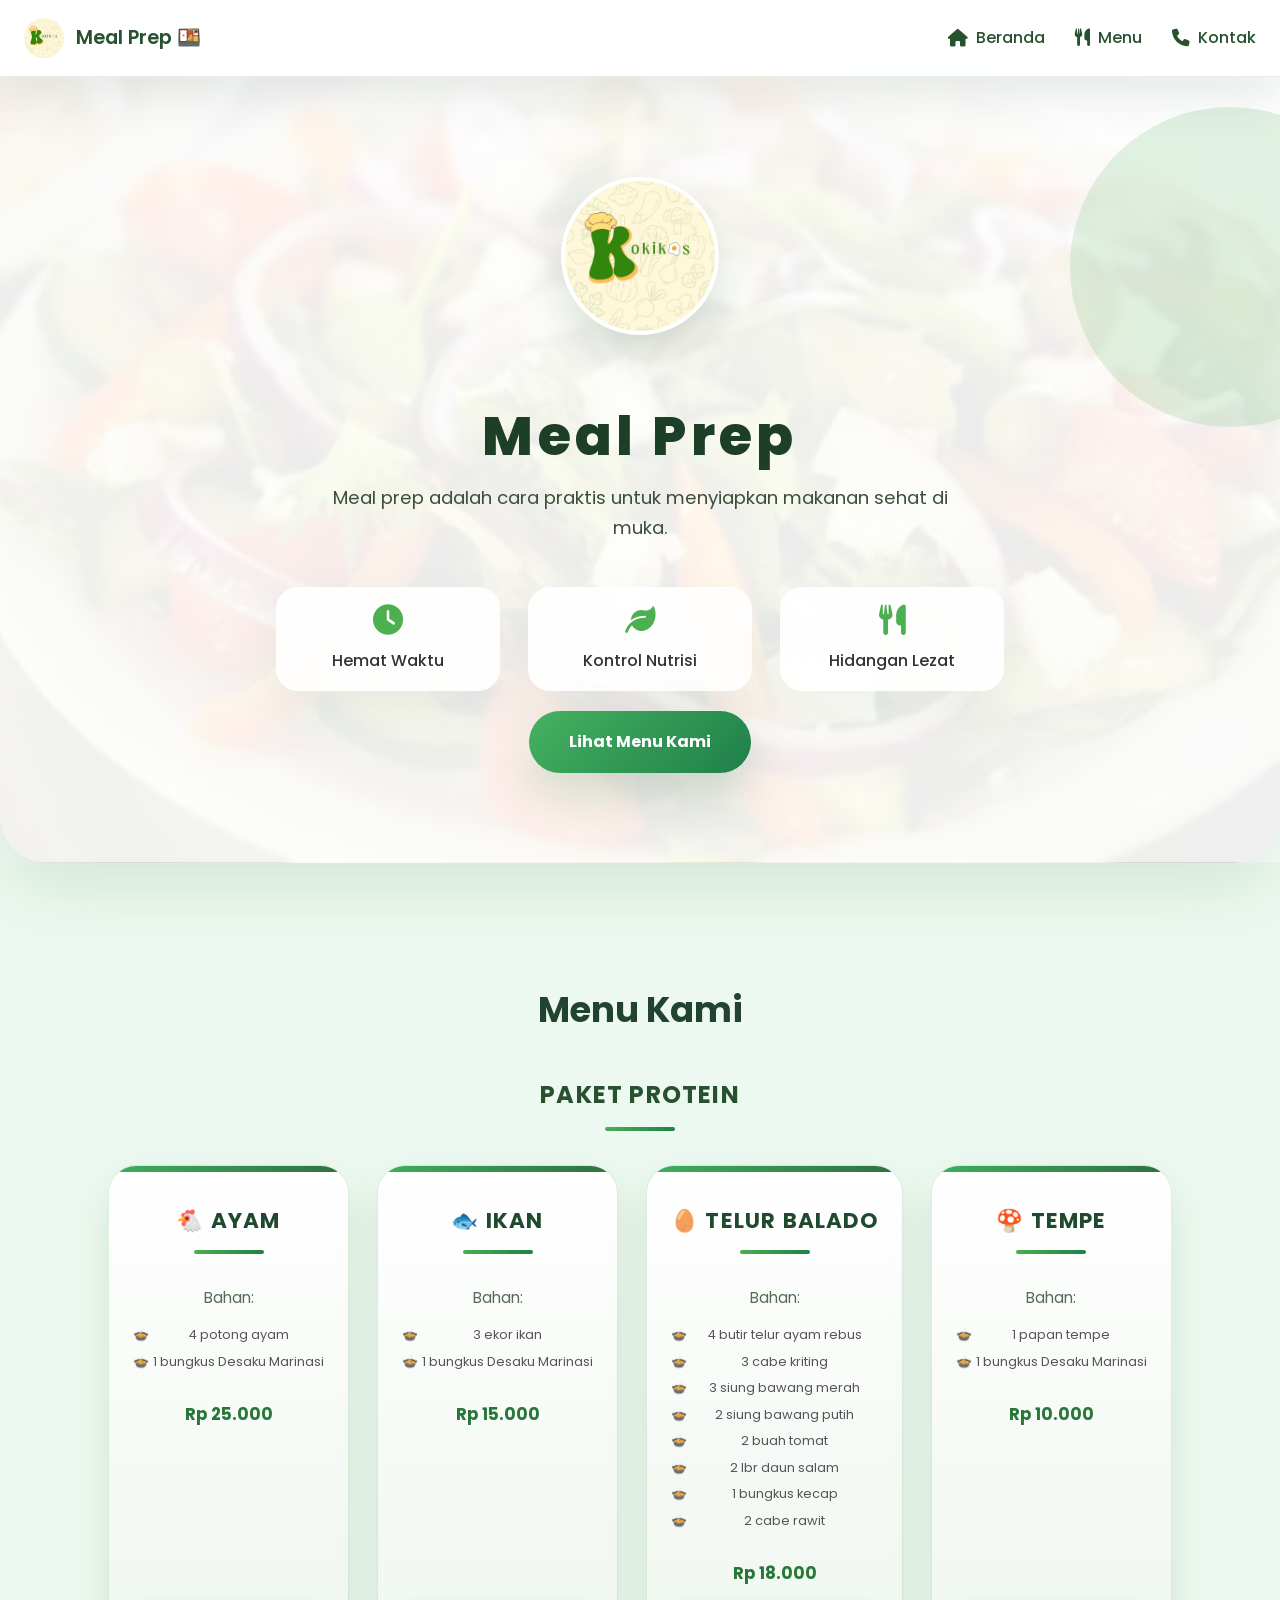
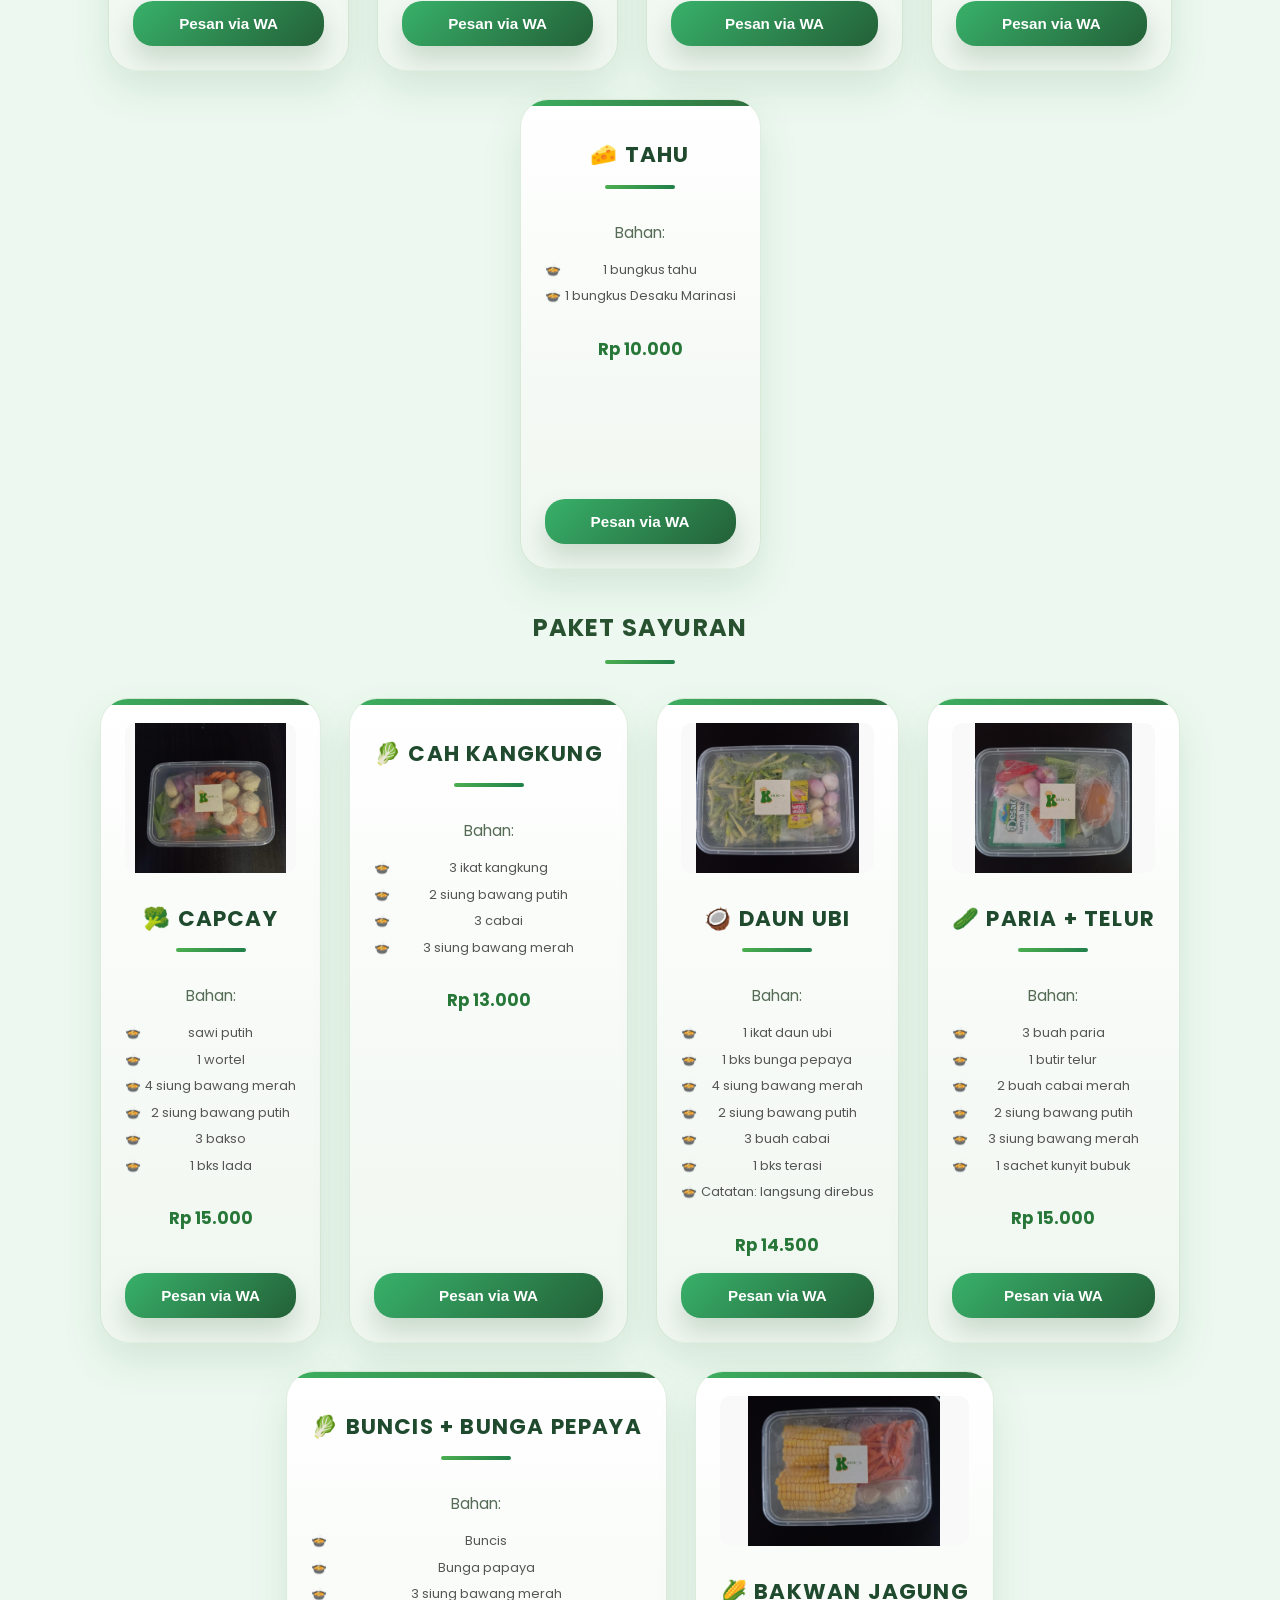
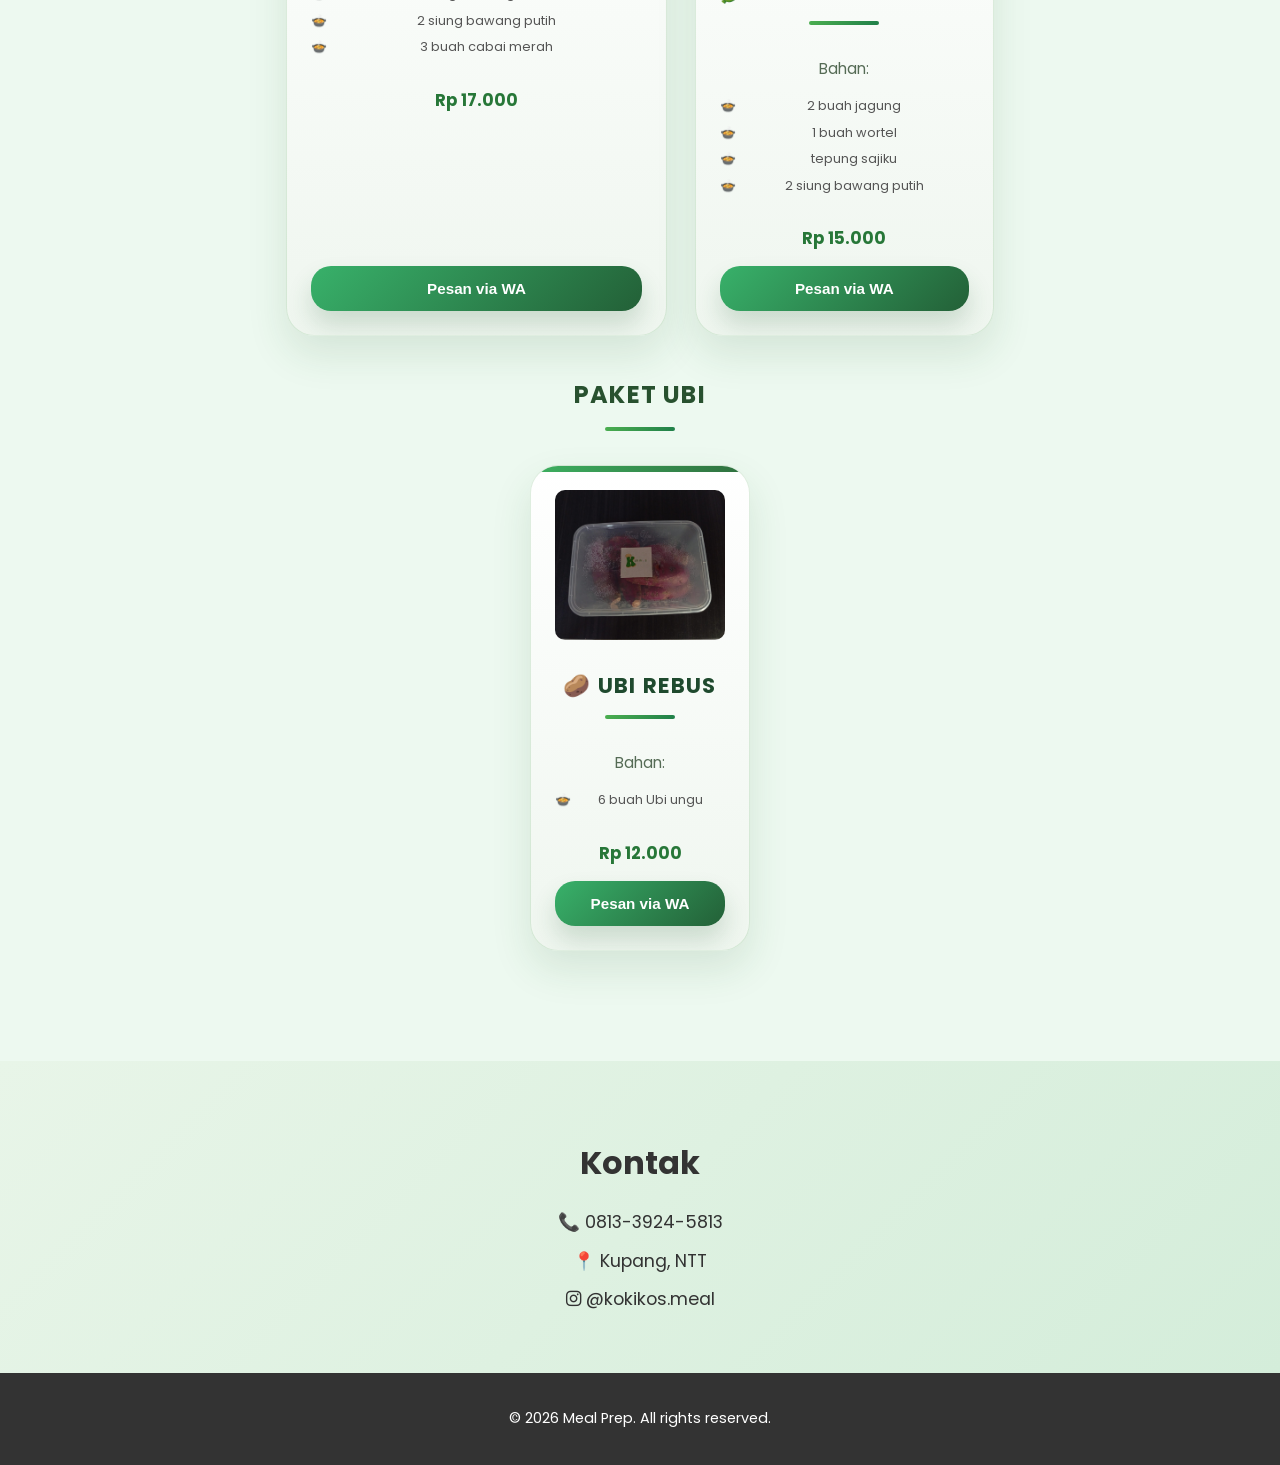
==== index.html @ 536870d3 "Code fixes and improvements" ====
<!DOCTYPE html>
<html lang="id">
<head>
    <meta charset="UTF-8">
    <meta name="viewport" content="width=device-width, initial-scale=1.0">
    <meta name="description" content="Meal Prep menyediakan layanan paket makanan sehat siap saji dengan bahan segar dan nutrisi seimbang. Pesan sekarang!">
    <meta name="keywords" content="meal prep, makanan sehat, katering, diet sehat, Kupang">
    <meta property="og:title" content="Meal Prep - Makanan Sehat Siap Saji">
    <meta property="og:description" content="Layanan meal prep dengan menu variatif dan pengiriman cepat di Kupang, NTT">
    <meta name="theme-color" content="#4CAF50">
    <title>Meal Prep 🍱 - Makanan Sehat Siap Saji</title>
    <link rel="stylesheet" href="style.css">
    <link href="https://fonts.googleapis.com/css2?family=Poppins:wght@300;400;600&display=swap" rel="stylesheet">
    <link rel="stylesheet" href="https://cdnjs.cloudflare.com/ajax/libs/font-awesome/6.0.0/css/all.min.css">
</head>
<body>

    <!-- NAVBAR -->
    <nav>
        <div class="nav-logo">
            <img src="images/logo.jpeg" alt="Logo" class="nav-logo-img">
            <h2>Meal Prep 🍱</h2>
        </div>
        <div class="hamburger" id="hamburger">
            <span></span>
            <span></span>
            <span></span>
        </div>
        <ul class="nav-menu" id="nav-menu">
            <li><a href="#"><i class="fas fa-home"></i> Beranda</a></li>
            <li><a href="#menu"><i class="fas fa-utensils"></i> Menu</a></li>
            <li><a href="#kontak"><i class="fas fa-phone"></i> Kontak</a></li>
        </ul>
    </nav>

    <!-- HERO -->
    <section class="hero">
        <img src="images/logo.jpeg" alt="Meal Prep Logo" class="logo">
        <h1>Meal Prep</h1>
        <p>Meal prep adalah cara praktis untuk menyiapkan makanan sehat di muka.</p>
        <div class="features">
            <div class="feature">
                <i class="fas fa-clock"></i>
                <span>Hemat Waktu</span>
            </div>
            <div class="feature">
                <i class="fas fa-leaf"></i>
                <span>Kontrol Nutrisi</span>
            </div>
            <div class="feature">
                <i class="fas fa-utensils"></i>
                <span>Hidangan Lezat</span>
            </div>
        </div>
        <a href="#menu" class="cta-button">Lihat Menu Kami</a>
    </section>

    <!-- MENU -->
    <section class="menu" id="menu">
        <h2>Menu Kami</h2>

        <div class="container" id="menu-container">

        </div>
    </section>

    <!-- KONTAK -->
    <section class="kontak" id="kontak">
        <h2>Kontak</h2>
        <p>📞 0813-3924-5813</p>
        <p>📍 Kupang, NTT</p>
        <p><i class="fab fa-instagram"></i> @kokikos.meal</p>
    </section>

    <!-- FOOTER -->
    <footer>
        <p>© 2026 Meal Prep. All rights reserved.</p>
    </footer>

    <!-- BACK TO TOP BUTTON -->
    <button id="backToTop" class="back-to-top">
        <i class="fas fa-chevron-up"></i>
    </button>

    <script src="script.js"></script>
</body>
</html>
---- style.css ----
html {
    scroll-behavior: smooth;
}

body {
    margin: 0;
    font-family: 'Poppins', sans-serif;
    line-height: 1.6;
    color: #23322f;
    background: radial-gradient(circle at top left, rgba(72, 158, 76, 0.12), transparent 24%),
                radial-gradient(circle at bottom right, rgba(40, 111, 58, 0.10), transparent 28%),
                linear-gradient(180deg, #f5fbf6 0%, #ffffff 100%);
    min-height: 100vh;
}

/* NAVBAR */
nav {
    position: sticky;
    top: 0;
    z-index: 100;
    display: flex;
    justify-content: space-between;
    align-items: center;
    background: rgba(255, 255, 255, 0.95);
    color: #28512f;
    padding: 18px 24px;
    box-shadow: 0 18px 45px rgba(68, 102, 70, 0.12);
    border-bottom: 1px solid rgba(75, 141, 84, 0.15);
    backdrop-filter: blur(12px);
}

.nav-logo {
    display: flex;
    align-items: center;
    gap: 10px;
}

.nav-logo-img {
    width: 40px;
    height: 40px;
    border-radius: 50%;
}

nav h2 {
    margin: 0;
    font-weight: 600;
}

.hamburger {
    display: none;
    flex-direction: column;
    cursor: pointer;
}

.hamburger span {
    width: 25px;
    height: 3px;
    background-color: white;
    margin: 5px 0;
    border-radius: 3px;
    transition: 0.3s;
}

.hamburger.active span:nth-child(1) {
    transform: rotate(45deg) translate(8px, 8px);
}

.hamburger.active span:nth-child(2) {
    opacity: 0;
}

.hamburger.active span:nth-child(3) {
    transform: rotate(-45deg) translate(7px, -7px);
}

nav ul {
    display: flex;
    list-style: none;
    gap: 30px;
    margin: 0;
}

nav a {
    color: #28512f;
    text-decoration: none;
    font-weight: 500;
    transition: color 0.3s, transform 0.3s;
    display: flex;
    align-items: center;
    gap: 8px;
}

nav a:hover {
    color: #4caf50;
    transform: translateY(-1px);
}

nav .nav-logo h2 {
    font-size: 1.2em;
}

.nav-logo {
    gap: 12px;
}

nav a i {
    font-size: 1.1em;
}

nav a:hover {
    color: #e8f5e8;
}

/* HERO */
.hero {
    position: relative;
    text-align: center;
    padding: 100px 20px 90px;
    background: linear-gradient(180deg, rgba(255,255,255,0.92) 0%, rgba(255,255,255,0.92) 60%), url('images/salad.webp');
    background-size: cover;
    background-position: center;
    color: #1d3f27;
    animation: fadeIn 1.5s ease-in;
    overflow: hidden;
    border-radius: 0 0 48px 48px;
    box-shadow: 0 24px 70px rgba(32, 101, 54, 0.12);
}

.hero::after {
    content: '';
    position: absolute;
    width: 320px;
    height: 320px;
    border-radius: 50%;
    background: rgba(76, 175, 80, 0.16);
    top: 30px;
    right: -110px;
    z-index: 0;
}

@keyframes fadeIn {
    from { opacity: 0; transform: translateY(20px); }
    to { opacity: 1; transform: translateY(0); }
}

.hero .logo {
    width: 150px;
    height: auto;
    margin-bottom: 20px;
    border-radius: 50%;
    border: 4px solid rgba(255,255,255,0.95);
    box-shadow: 0 18px 40px rgba(31, 97, 53, 0.16);
    background: white;
    z-index: 1;
}

.hero h1 {
    font-size: 3.4em;
    margin-bottom: 14px;
    font-weight: 800;
    letter-spacing: 0.08em;
    line-height: 1.05;
    z-index: 1;
}

.hero p {
    font-size: 1.15em;
    margin-bottom: 40px;
    max-width: 640px;
    margin-left: auto;
    margin-right: auto;
    z-index: 1;
    color: #3b4f3a;
}

.features {
    display: flex;
    justify-content: center;
    gap: 28px;
    flex-wrap: wrap;
    margin-top: 45px;
    z-index: 1;
}

.feature {
    text-align: center;
    color: #333;
    background: rgba(255,255,255,0.92);
    padding: 18px 22px;
    border-radius: 22px;
    min-width: 180px;
    box-shadow: 0 20px 50px rgba(37, 109, 70, 0.08);
}

.feature i {
    font-size: 1.9em;
    color: #4CAF50;
    margin-bottom: 12px;
    animation: bounce 2s infinite;
}

@keyframes bounce {
    0%, 20%, 50%, 80%, 100% { transform: translateY(0); }
    40% { transform: translateY(-10px); }
    60% { transform: translateY(-5px); }
}

.feature span {
    display: block;
    font-weight: 500;
}

.cta-button {
    display: inline-block;
    padding: 18px 40px;
    background: linear-gradient(135deg, #45b261, #1f7f49);
    color: white;
    text-decoration: none;
    border-radius: 999px;
    font-weight: 700;
    font-size: 1em;
    transition: transform 0.3s, box-shadow 0.3s, background 0.3s;
    margin-top: 20px;
    box-shadow: 0 20px 48px rgba(44, 109, 61, 0.22);
}

.cta-button:hover {
    transform: translateY(-3px);
    box-shadow: 0 22px 45px rgba(40, 117, 67, 0.25);
    background: linear-gradient(135deg, #3a9d4f, #16603a);
}

.hero button {
    padding: 12px 30px;
    background: linear-gradient(135deg, #43b567, #1f7f49);
    color: white;
    border: none;
    border-radius: 999px;
    cursor: pointer;
    font-size: 1em;
    font-weight: 600;
    transition: transform 0.3s, box-shadow 0.3s, background 0.3s;
    box-shadow: 0 14px 28px rgba(41, 99, 58, 0.16);
}

.hero button:hover {
    transform: translateY(-3px);
    box-shadow: 0 18px 36px rgba(30, 82, 49, 0.22);
    background: linear-gradient(135deg, #3a9d4f, #16603a);
}
/* MENU */
.menu {
    padding: 90px 20px 70px;
    text-align: center;
    background: #edf9f0;
}

.menu h2 {
    font-size: 2.2em;
    margin-bottom: 38px;
    color: #22432f;
}

.container {
    max-width: 1200px;
    margin: 0 auto;
    padding: 0 20px;
}

.menu-category {
    margin-bottom: 40px;
}

.menu-category h3 {
    font-size: 1.5em;
    margin-bottom: 20px;
    color: #28512f;
    text-align: center;
    text-transform: uppercase;
    letter-spacing: 1.2px;
    position: relative;
    padding-bottom: 14px;
}

.menu-category h3::after {
    content: "";
    width: 70px;
    height: 4px;
    background: linear-gradient(135deg, #4caf50, #1f7f49);
    display: block;
    margin: 12px auto 0;
    border-radius: 999px;
}

.category-grid {
    display: flex;
    flex-wrap: wrap;
    justify-content: center;
    gap: 28px;
}

.card {
    background: linear-gradient(180deg, #ffffff 0%, #eff6ef 100%);
    border-radius: 28px;
    box-shadow: 0 18px 40px rgba(29, 88, 44, 0.12);
    padding: 24px;
    transition: transform 0.35s, box-shadow 0.35s;
    overflow: hidden;
    animation: fadeInCard 0.6s ease-out;
    border: 1px solid rgba(109, 179, 114, 0.22);
    display: flex;
    flex-direction: column;
    min-height: 420px;
    position: relative;
}

.card::before {
    content: '';
    position: absolute;
    top: 0;
    left: 0;
    width: 100%;
    height: 6px;
    background: linear-gradient(90deg, #3db060, #2f6f3e);
}

@keyframes fadeInCard {
    from {
        opacity: 0;
        transform: translateY(24px);
    }
    to {
        opacity: 1;
        transform: translateY(0);
    }
}

.card:hover {
    border-color: #3a9d4f;
    transform: translateY(-8px);
    box-shadow: 0 30px 68px rgba(30, 88, 52, 0.17);
}

.card img {
    width: 100%;
    height: 150px;
    object-fit: contain;
    border-radius: 10px;
    margin-bottom: 15px;
    background: #f9f9f9;
}

.card h3 {
    margin: 14px 0 8px;
    font-size: 1.35em;
    color: #1f4a2e;
}

.card p {
    color: #556b55;
    margin: 10px 0 4px;
    font-size: 0.95em;
}

.card span {
    display: block;
    color: #277738;
    font-weight: 700;
    font-size: 1.05em;
    margin: 10px 0 14px;
}

.card button {
    padding: 14px 20px;
    background: linear-gradient(135deg, #38b16a, #236037);
    color: white;
    border: none;
    border-radius: 20px;
    cursor: pointer;
    font-weight: 700;
    font-size: 0.95em;
    transition: transform 0.3s, box-shadow 0.3s, background 0.3s;
    margin-top: auto;
    box-shadow: 0 14px 24px rgba(34, 96, 52, 0.18);
}

.card button:hover {
    transform: translateY(-2px);
    box-shadow: 0 16px 24px rgba(38, 107, 60, 0.2);
}

.card ul {
    list-style: none;
    padding: 0;
    margin: 8px 0 16px;
    column-count: 1;
    column-gap: 0;
}

.card li {
    padding: 3px 0;
    position: relative;
    padding-left: 20px;
    color: #555;
    font-size: 0.8em;
    break-inside: avoid;
}

.card li.hidden-ingredient {
    display: none;
}

.card li:before {
    content: "🍲";
    position: absolute;
    left: 0;
    color: #4CAF50;
}

.toggle-ingredients {
    width: 100%;
    margin: 8px 0 12px;
    padding: 8px 12px;
    border: 1px solid #4CAF50;
    background: transparent;
    color: #4CAF50;
    border-radius: 15px;
    cursor: pointer;
    font-size: 0.9em;
    transition: background 0.3s, color 0.3s;
}

.toggle-ingredients:hover {
    background: #4CAF50;
    color: white;
}

/* KONTAK */
.kontak {
    text-align: center;
    padding: 50px 20px;
    background: linear-gradient(135deg, #e8f5e8, #d4edda);
    color: #333;
}

.kontak h2 {
    font-size: 2em;
    margin-bottom: 20px;
}

.kontak p {
    font-size: 1.1em;
    margin: 10px 0;
}

/* FOOTER */
footer {
    background: #333;
    color: white;
    text-align: center;
    padding: 20px;
    font-size: 0.9em;
}

.footer-img {
    width: 60px;
    height: 60px;
    border-radius: 10px;
    margin-bottom: 10px;
}

/* BACK TO TOP BUTTON */
.back-to-top {
    position: fixed;
    bottom: 24px;
    right: 24px;
    background: linear-gradient(135deg, #43b567, #1f7f49);
    color: white;
    border: none;
    border-radius: 50%;
    width: 52px;
    height: 52px;
    font-size: 1.2em;
    cursor: pointer;
    display: none;
    justify-content: center;
    align-items: center;
    box-shadow: 0 14px 32px rgba(34, 98, 57, 0.2);
    transition: transform 0.3s, opacity 0.3s;
    z-index: 999;
}

.back-to-top.show {
    display: flex;
}

.back-to-top:hover {
    transform: translateY(-3px);
    box-shadow: 0 6px 15px rgba(0,0,0,0.3);
}

/* RESPONSIVE */
@media (max-width: 768px) {
    nav {
        flex-direction: row;
        justify-content: space-between;
    }
    
    .hamburger {
        display: flex;
    }
    
    nav ul.nav-menu {
        position: fixed;
        top: 70px;
        left: 0;
        width: 100%;
        background: linear-gradient(135deg, #4CAF50, #45a049);
        flex-direction: column;
        gap: 0;
        max-height: 0;
        overflow: hidden;
        transition: max-height 0.3s ease-in-out;
    }
    
    nav ul.nav-menu.active {
        max-height: 200px;
    }
    
    nav ul li {
        padding: 15px 20px;
        border-bottom: 1px solid rgba(255,255,255,0.1);
    }    
    
    .features {
        flex-direction: column;
        gap: 20px;
    }
    
    .feature i {
        font-size: 1.5em;
    }
    
    .hero .logo {
        width: 120px;
    }
    
    .container {
        display: grid;
        grid-template-columns: 1fr;
        gap: 22px;
        padding: 0 20px;
    }
    
    .card {
        width: 100%;
        max-width: 100%;
        min-height: auto;
    }
    
    .back-to-top {
        width: 45px;
        height: 45px;
        font-size: 1em;
    }
}
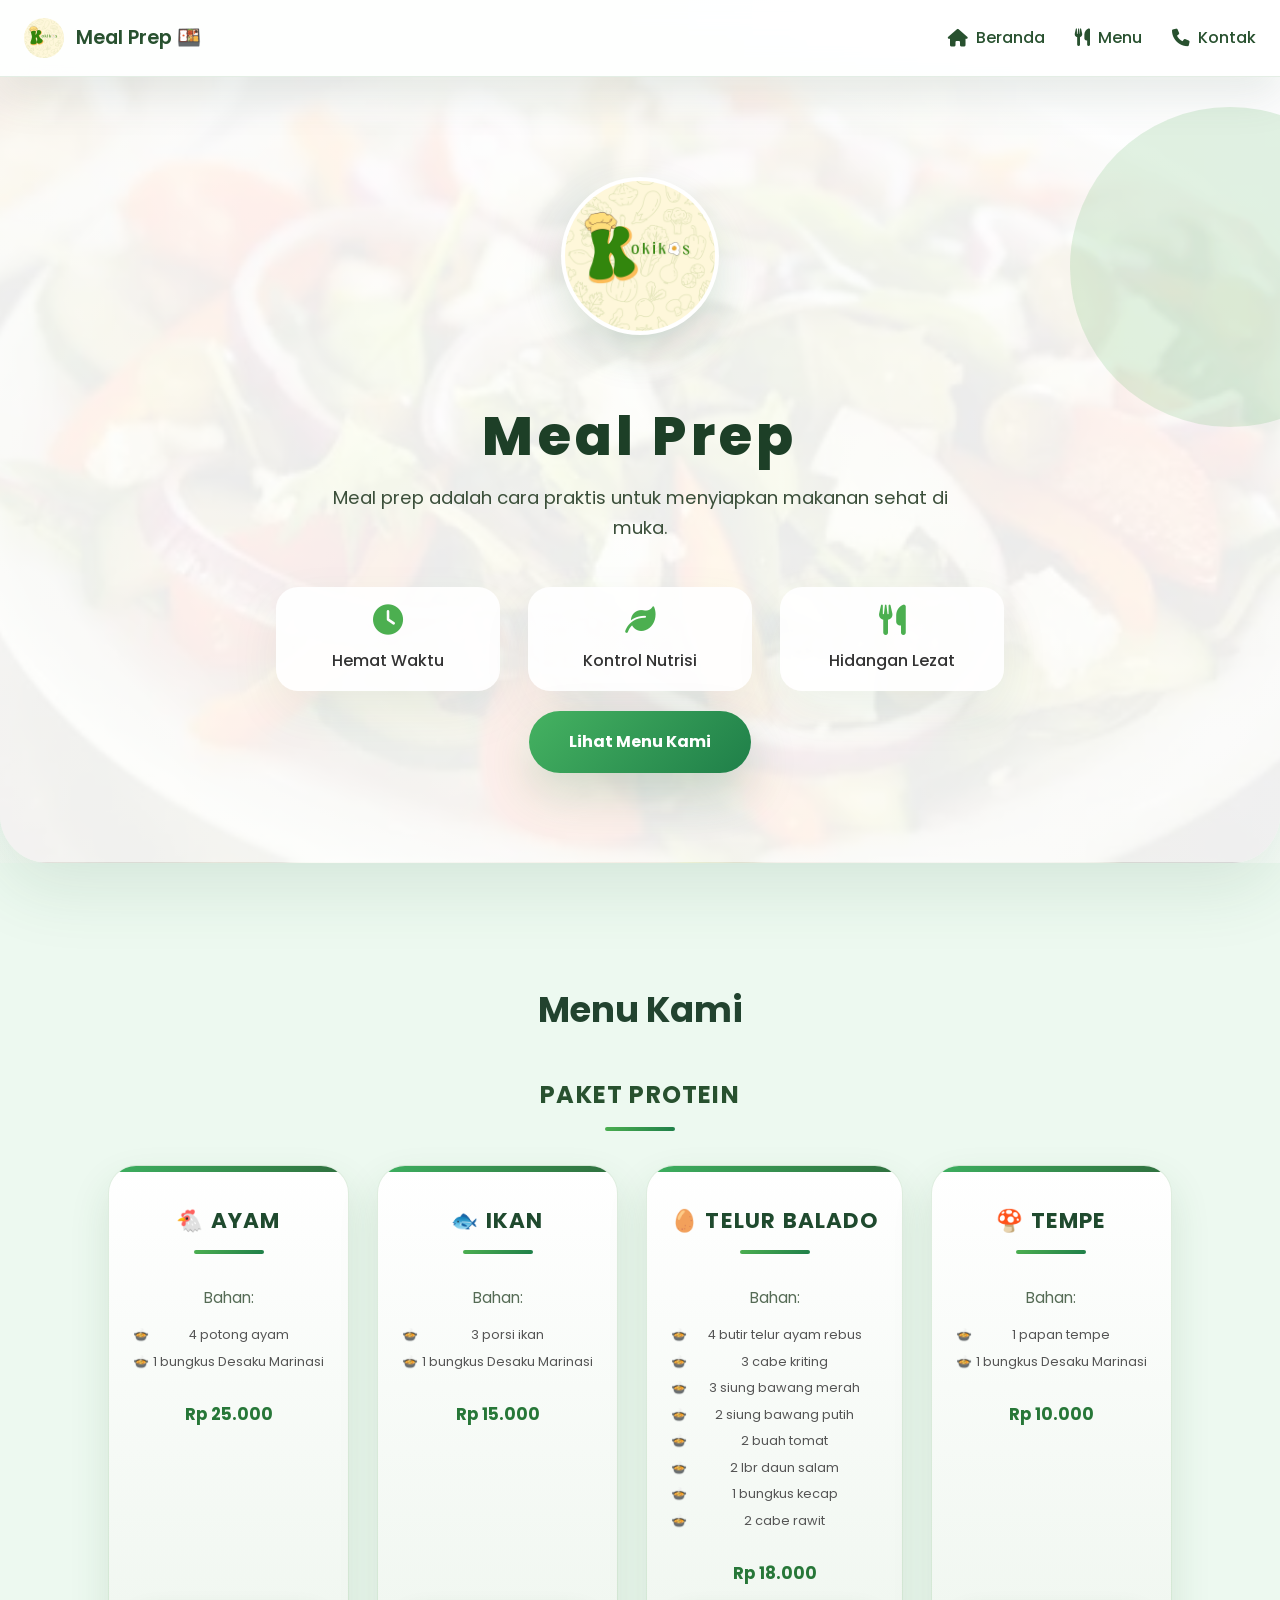
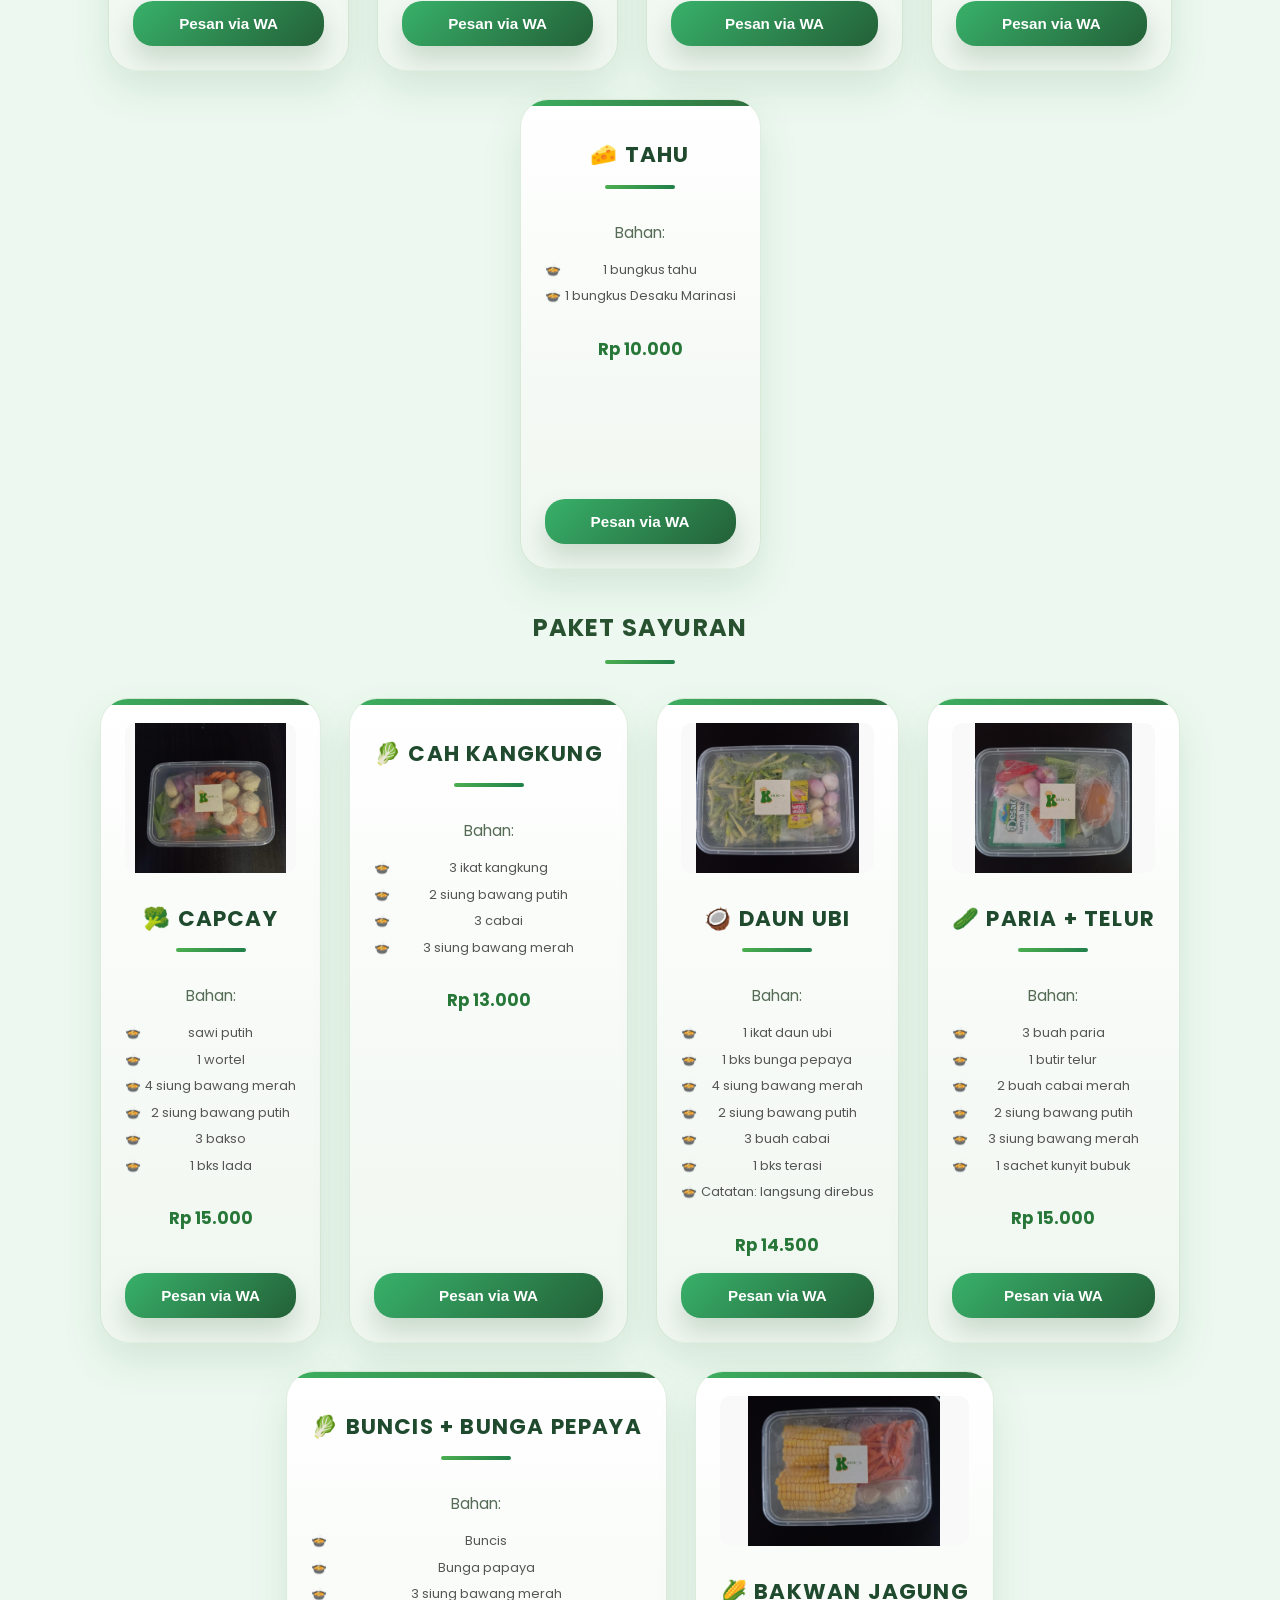
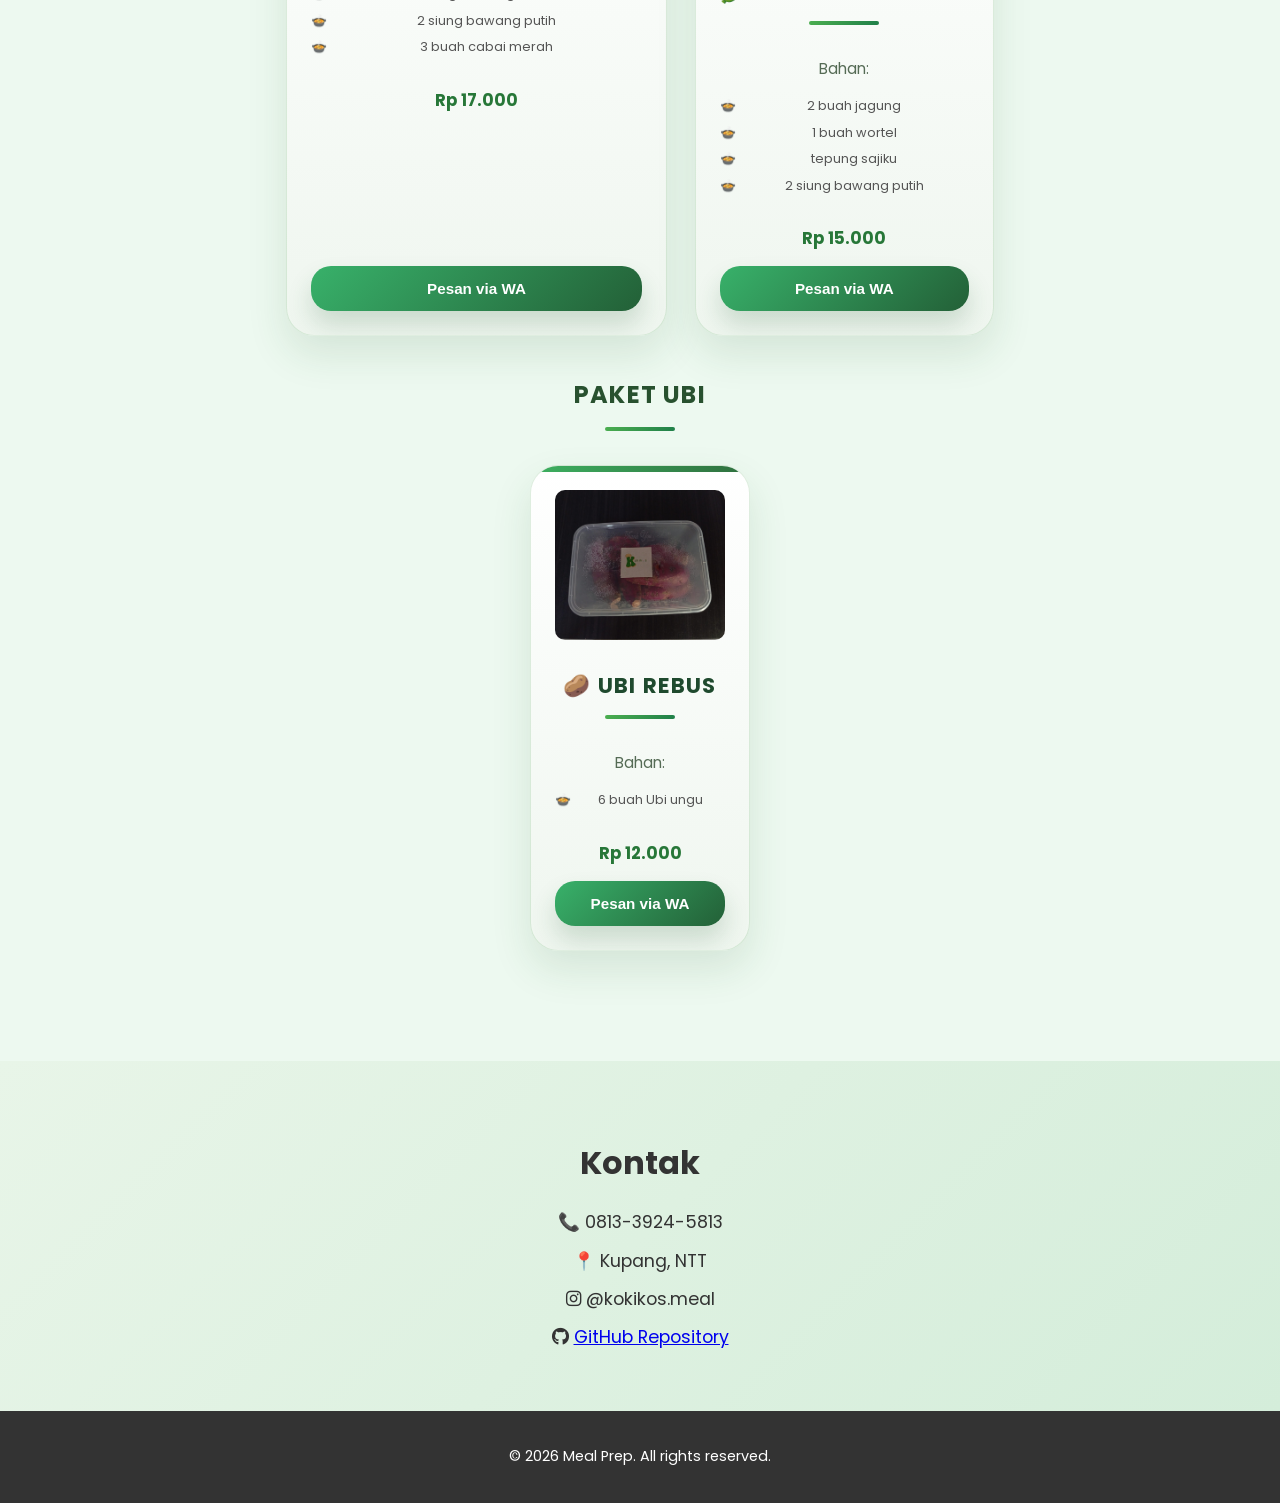
==== commit 511bff21: "Update GitHub repository link to correct URL" ====
--- a/index.html
+++ b/index.html
@@ -70,6 +70,7 @@
         <p>📞 0813-3924-5813</p>
         <p>📍 Kupang, NTT</p>
         <p><i class="fab fa-instagram"></i> @kokikos.meal</p>
+        <p><i class="fab fa-github"></i> <a href="https://github.com/mariaarmy17/meal-prep-website" target="_blank">GitHub Repository</a></p>
     </section>
 
     <!-- FOOTER -->
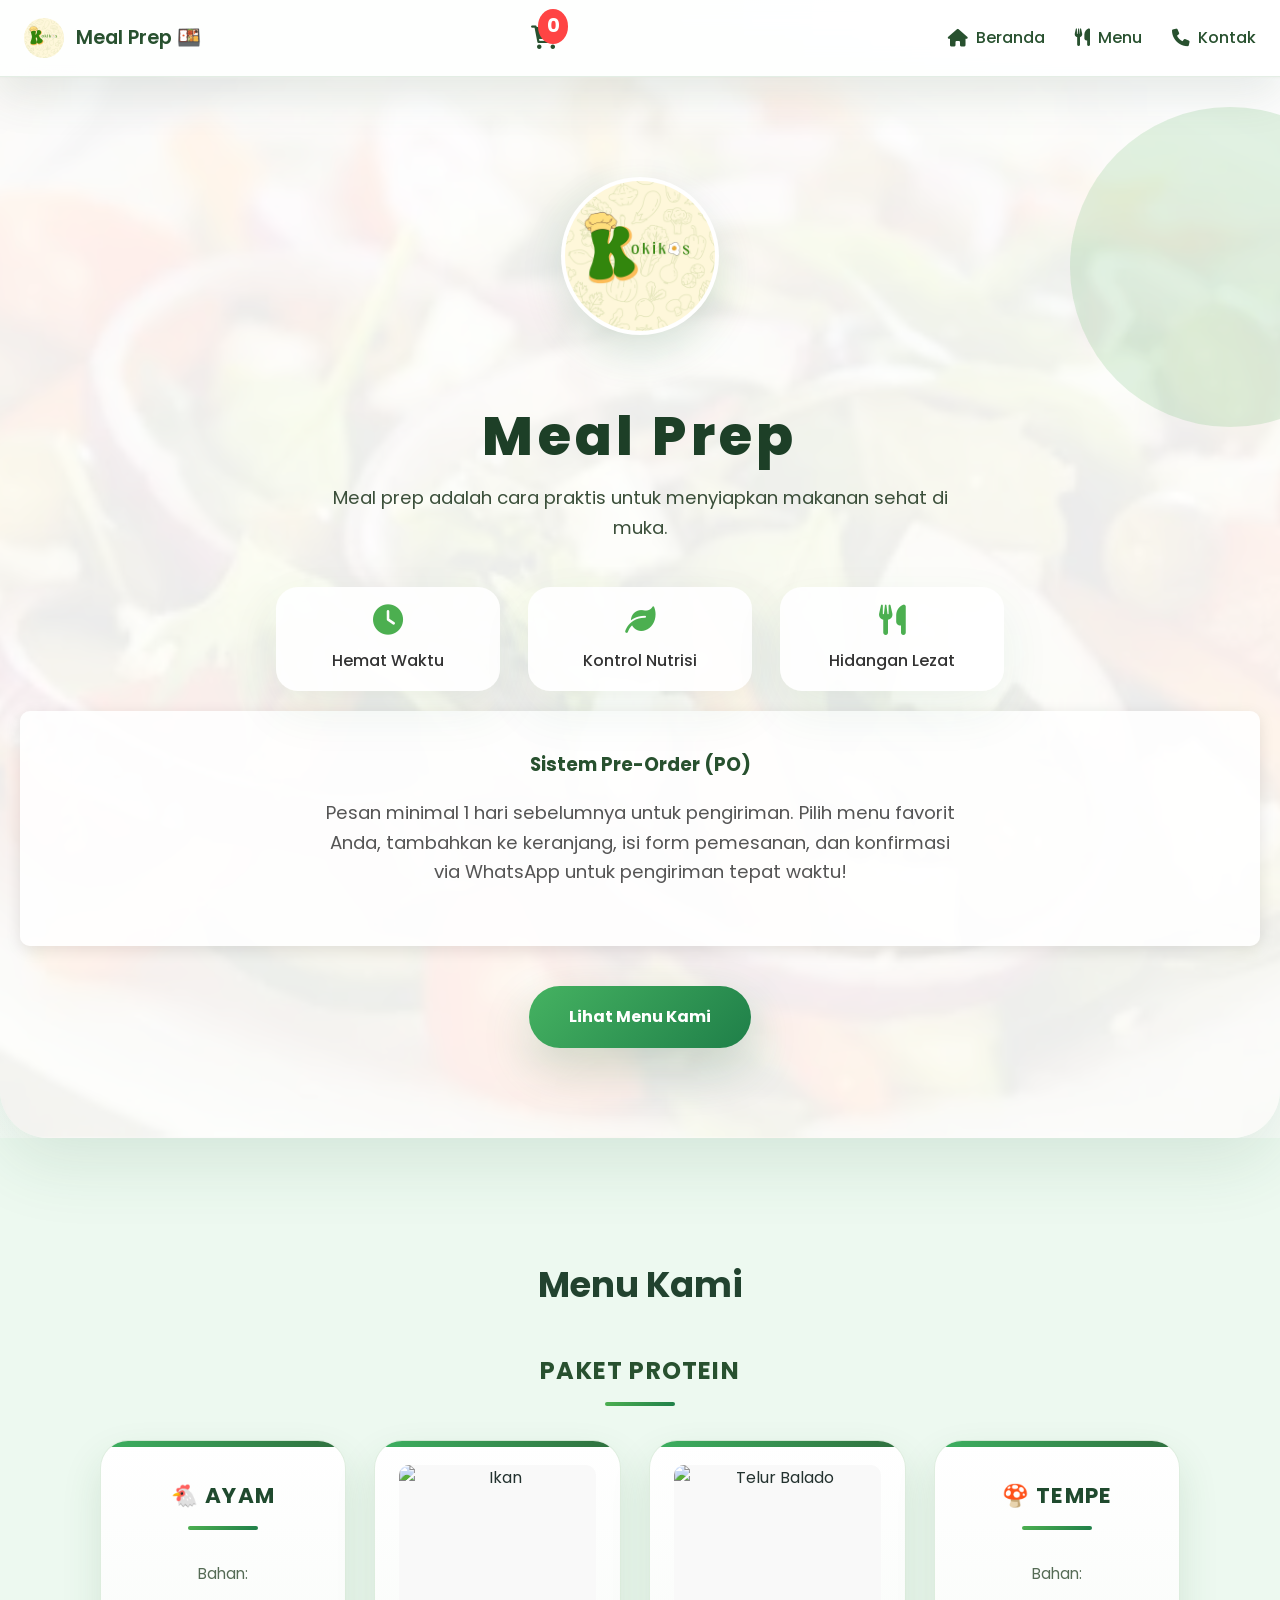
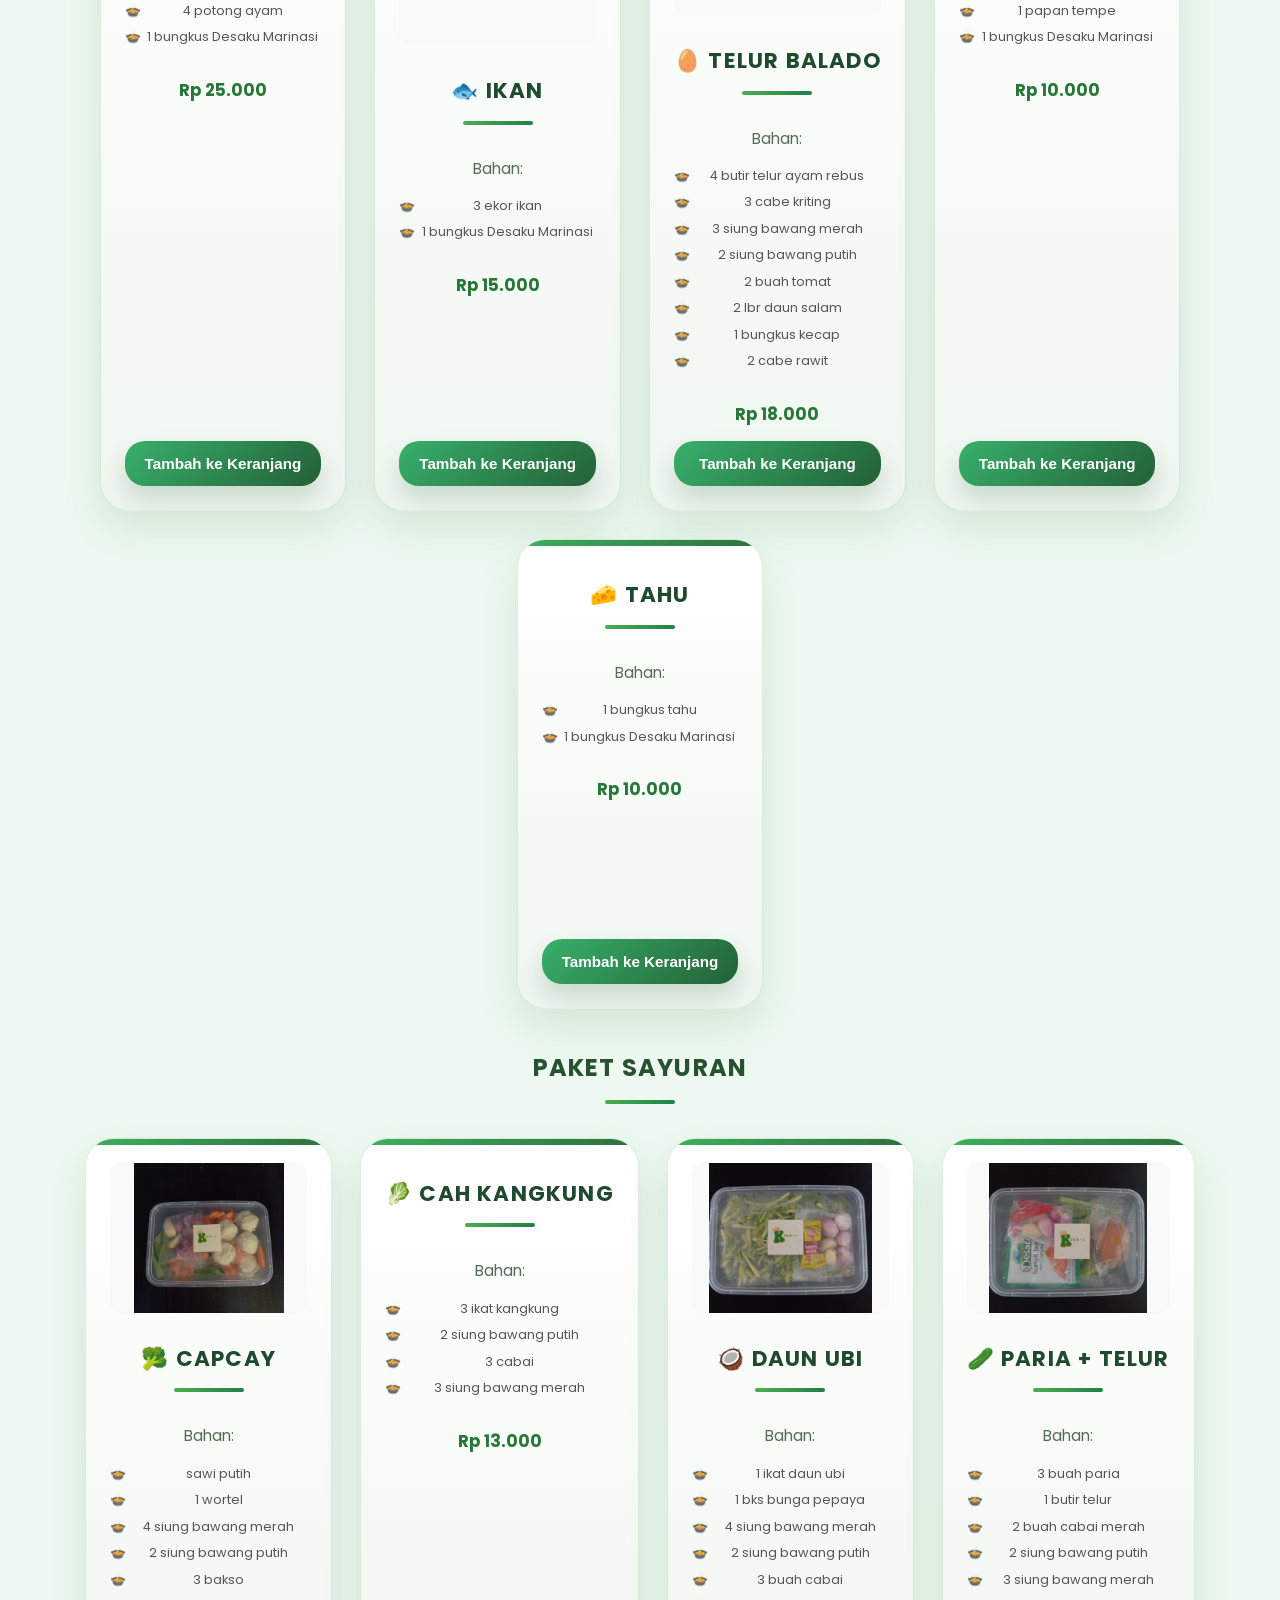
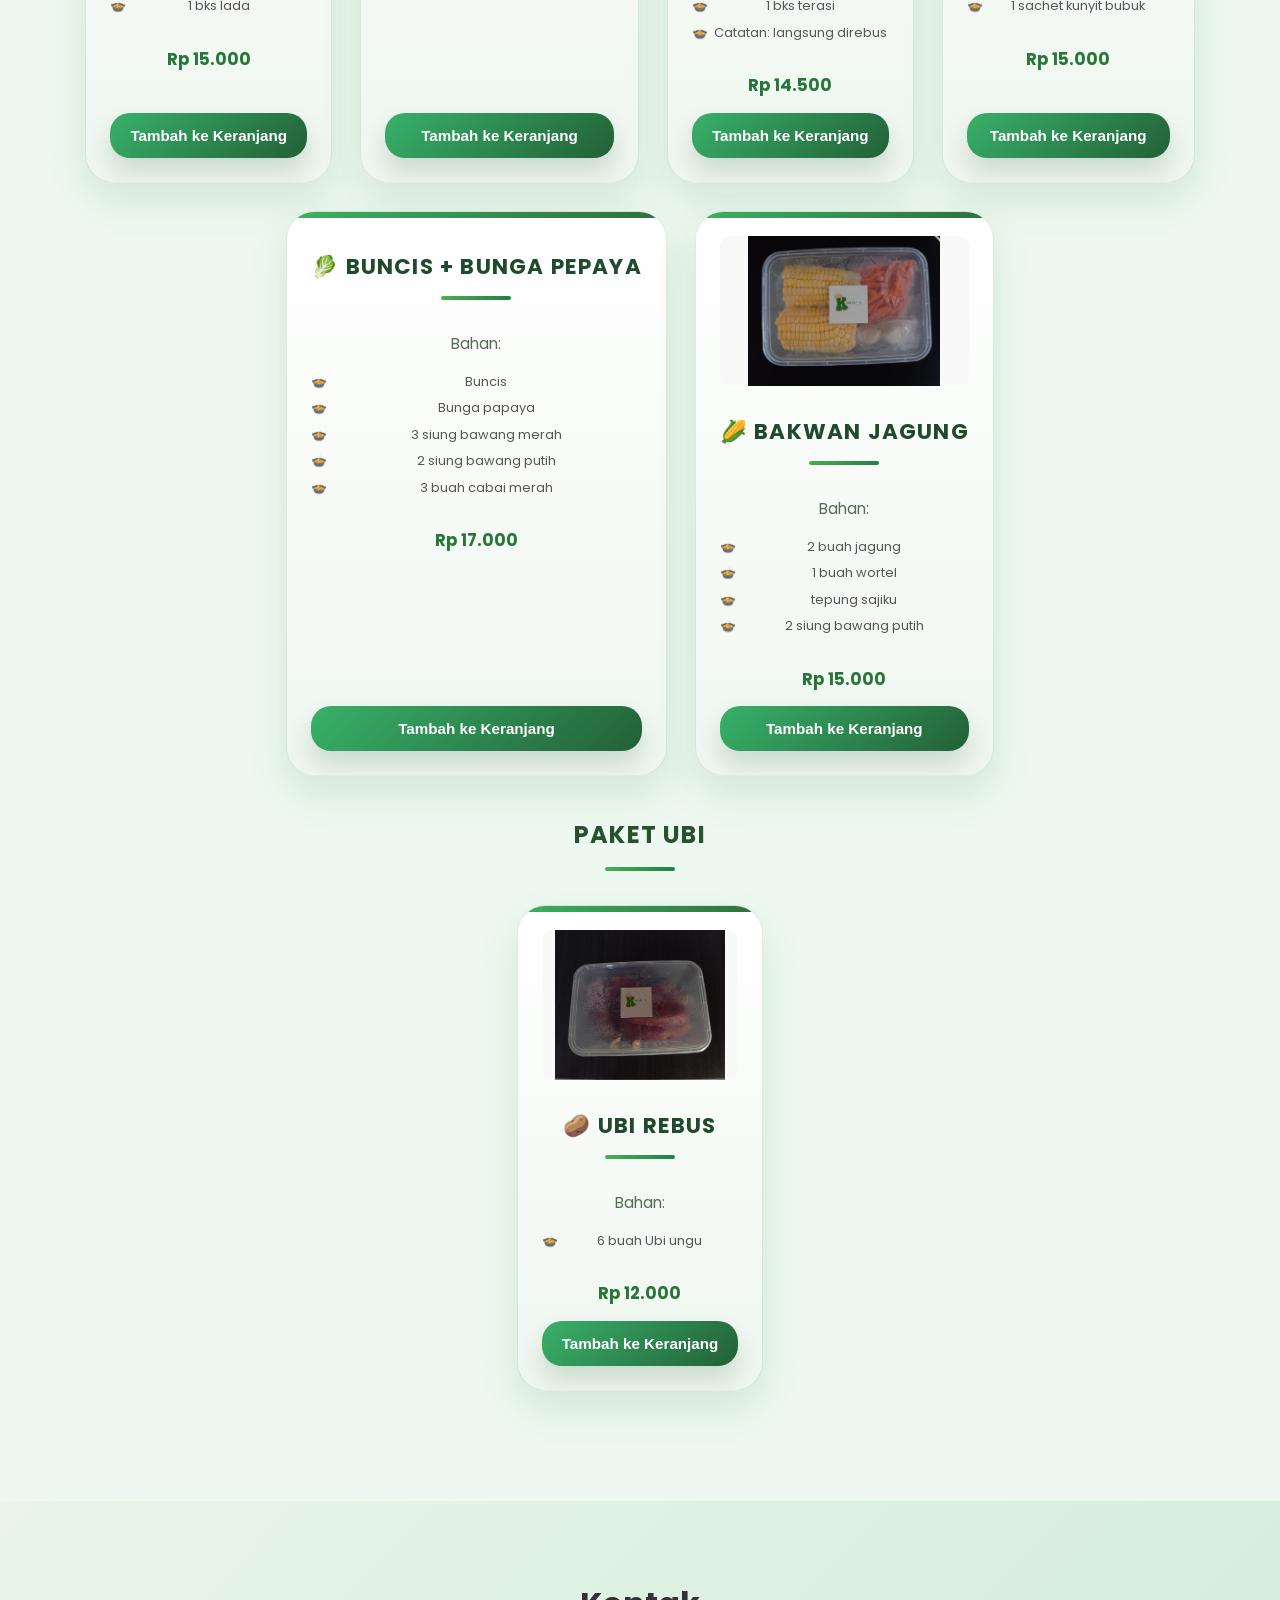
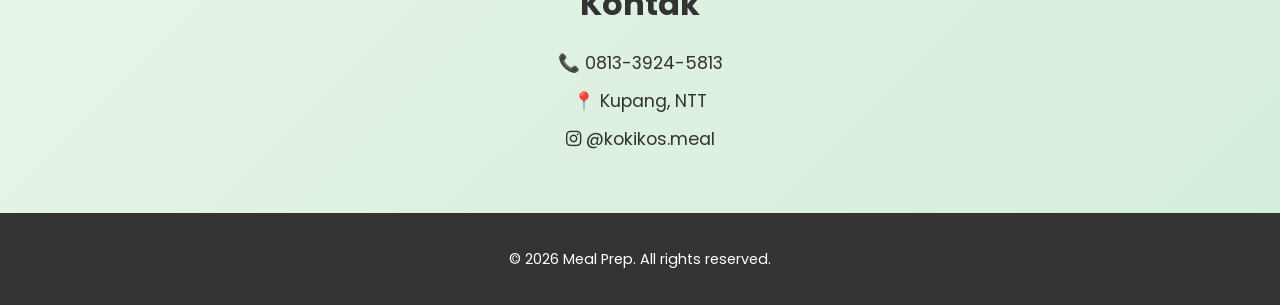
==== commit 5f2f8921: "Add cart functionality, order form, and PO system description" ====
--- a/index.html
+++ b/index.html
@@ -26,6 +26,10 @@
             <span></span>
             <span></span>
         </div>
+        <div class="cart-icon" id="cart-icon">
+            <i class="fas fa-shopping-cart"></i>
+            <span class="cart-count" id="cart-count">0</span>
+        </div>
         <ul class="nav-menu" id="nav-menu">
             <li><a href="#"><i class="fas fa-home"></i> Beranda</a></li>
             <li><a href="#menu"><i class="fas fa-utensils"></i> Menu</a></li>
@@ -52,6 +56,10 @@
                 <span>Hidangan Lezat</span>
             </div>
         </div>
+        <div class="po-system">
+            <h3>Sistem Pre-Order (PO)</h3>
+            <p>Pesan minimal 1 hari sebelumnya untuk pengiriman. Pilih menu favorit Anda, tambahkan ke keranjang, isi form pemesanan, dan konfirmasi via WhatsApp untuk pengiriman tepat waktu!</p>
+        </div>
         <a href="#menu" class="cta-button">Lihat Menu Kami</a>
     </section>
 
@@ -70,7 +78,6 @@
         <p>📞 0813-3924-5813</p>
         <p>📍 Kupang, NTT</p>
         <p><i class="fab fa-instagram"></i> @kokikos.meal</p>
-        <p><i class="fab fa-github"></i> <a href="https://github.com/mariaarmy17/meal-prep-website" target="_blank">GitHub Repository</a></p>
     </section>
 
     <!-- FOOTER -->
@@ -83,6 +90,45 @@
         <i class="fas fa-chevron-up"></i>
     </button>
 
+    <!-- CART MODAL -->
+    <div id="cart-modal" class="modal">
+        <div class="modal-content">
+            <span class="close" id="close-cart">&times;</span>
+            <h2>Keranjang Belanja</h2>
+            <div id="cart-items"></div>
+            <div class="cart-total">
+                <strong>Total: <span id="cart-total">Rp 0</span></strong>
+            </div>
+            <button id="checkout-btn" class="cta-button">Lanjut ke Form Pemesanan</button>
+        </div>
+    </div>
+
+    <!-- ORDER FORM MODAL -->
+    <div id="order-modal" class="modal">
+        <div class="modal-content">
+            <span class="close" id="close-order">&times;</span>
+            <h2>Form Pemesanan</h2>
+            <form id="order-form">
+                <label for="name">Nama Lengkap:</label>
+                <input type="text" id="name" required>
+
+                <label for="phone">Nomor WhatsApp:</label>
+                <input type="tel" id="phone" required>
+
+                <label for="address">Alamat Pengiriman:</label>
+                <textarea id="address" required></textarea>
+
+                <label for="delivery-date">Tanggal Pengiriman:</label>
+                <input type="date" id="delivery-date" required>
+
+                <label for="notes">Catatan Tambahan:</label>
+                <textarea id="notes"></textarea>
+
+                <button type="submit" class="cta-button">Pesan via WhatsApp</button>
+            </form>
+        </div>
+    </div>
+
     <script src="script.js"></script>
 </body>
 </html>
--- a/style.css
+++ b/style.css
@@ -350,6 +350,13 @@
     background: #f9f9f9;
 }
 
+/* Specific styling for fish image to show only the fish part */
+.card img[src*="ikan"] {
+    object-fit: cover;
+    object-position: center 30%;
+    height: 180px;
+}
+
 .card h3 {
     margin: 14px 0 8px;
     font-size: 1.35em;
@@ -532,6 +539,10 @@
         border-bottom: 1px solid rgba(255,255,255,0.1);
     }    
     
+    .cart-icon {
+        display: none; /* Hide cart icon on mobile */
+    }
+    
     .features {
         flex-direction: column;
         gap: 20px;
@@ -563,4 +574,147 @@
         height: 45px;
         font-size: 1em;
     }
+}
+
+/* CART ICON */
+.cart-icon {
+    position: relative;
+    cursor: pointer;
+    margin-right: 20px;
+    color: #28512f;
+    font-size: 1.5em;
+}
+
+.cart-count {
+    position: absolute;
+    top: -10px;
+    right: -10px;
+    background: #ff4444;
+    color: white;
+    border-radius: 50%;
+    padding: 2px 6px;
+    font-size: 0.8em;
+    font-weight: bold;
+    min-width: 18px;
+    text-align: center;
+}
+
+/* MODAL */
+.modal {
+    display: none;
+    position: fixed;
+    z-index: 1000;
+    left: 0;
+    top: 0;
+    width: 100%;
+    height: 100%;
+    background-color: rgba(0,0,0,0.5);
+}
+
+.modal-content {
+    background-color: #fefefe;
+    margin: 5% auto;
+    padding: 20px;
+    border: 1px solid #888;
+    width: 90%;
+    max-width: 500px;
+    border-radius: 10px;
+    position: relative;
+}
+
+.close {
+    color: #aaa;
+    float: right;
+    font-size: 28px;
+    font-weight: bold;
+    cursor: pointer;
+}
+
+.close:hover {
+    color: black;
+}
+
+#cart-items {
+    max-height: 300px;
+    overflow-y: auto;
+    margin: 20px 0;
+}
+
+.cart-item {
+    display: flex;
+    justify-content: space-between;
+    align-items: center;
+    padding: 10px 0;
+    border-bottom: 1px solid #eee;
+}
+
+.cart-item button {
+    background: #ff4444;
+    color: white;
+    border: none;
+    padding: 5px 10px;
+    border-radius: 5px;
+    cursor: pointer;
+}
+
+.cart-total {
+    text-align: right;
+    margin: 20px 0;
+    font-size: 1.2em;
+}
+
+/* ORDER FORM */
+#order-form {
+    display: flex;
+    flex-direction: column;
+}
+
+#order-form label {
+    margin-top: 15px;
+    font-weight: bold;
+}
+
+#order-form input,
+#order-form textarea {
+    padding: 10px;
+    margin-top: 5px;
+    border: 1px solid #ddd;
+    border-radius: 5px;
+    font-family: 'Poppins', sans-serif;
+}
+
+#order-form textarea {
+    resize: vertical;
+    min-height: 80px;
+}
+
+#order-form button {
+    margin-top: 20px;
+    padding: 15px;
+    background: linear-gradient(135deg, #38b16a, #236037);
+    color: white;
+    border: none;
+    border-radius: 10px;
+    cursor: pointer;
+    font-weight: bold;
+    font-size: 1em;
+}
+
+/* PO SYSTEM */
+.po-system {
+    background: rgba(255, 255, 255, 0.9);
+    padding: 20px;
+    border-radius: 10px;
+    margin: 20px 0;
+    box-shadow: 0 4px 15px rgba(0,0,0,0.1);
+}
+
+.po-system h3 {
+    color: #28512f;
+    margin-bottom: 10px;
+}
+
+.po-system p {
+    color: #555;
+    line-height: 1.6;
 }
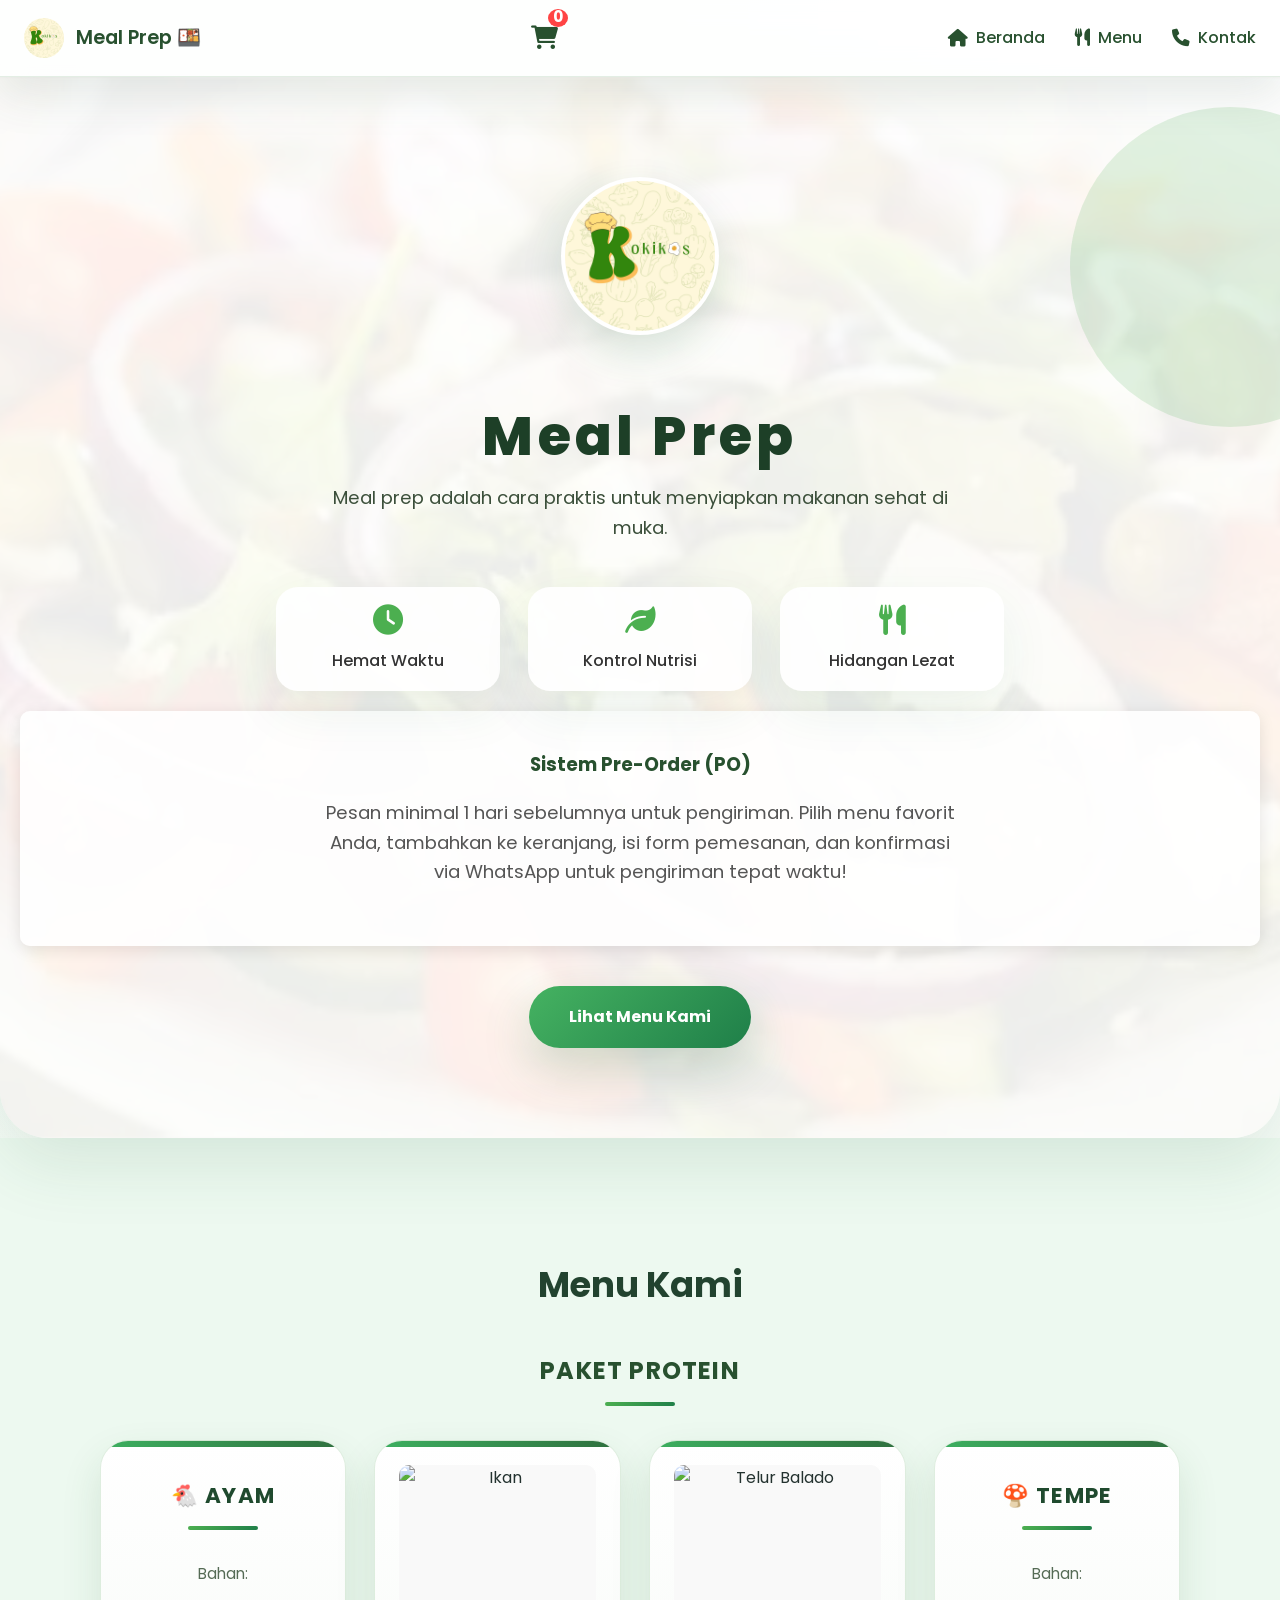
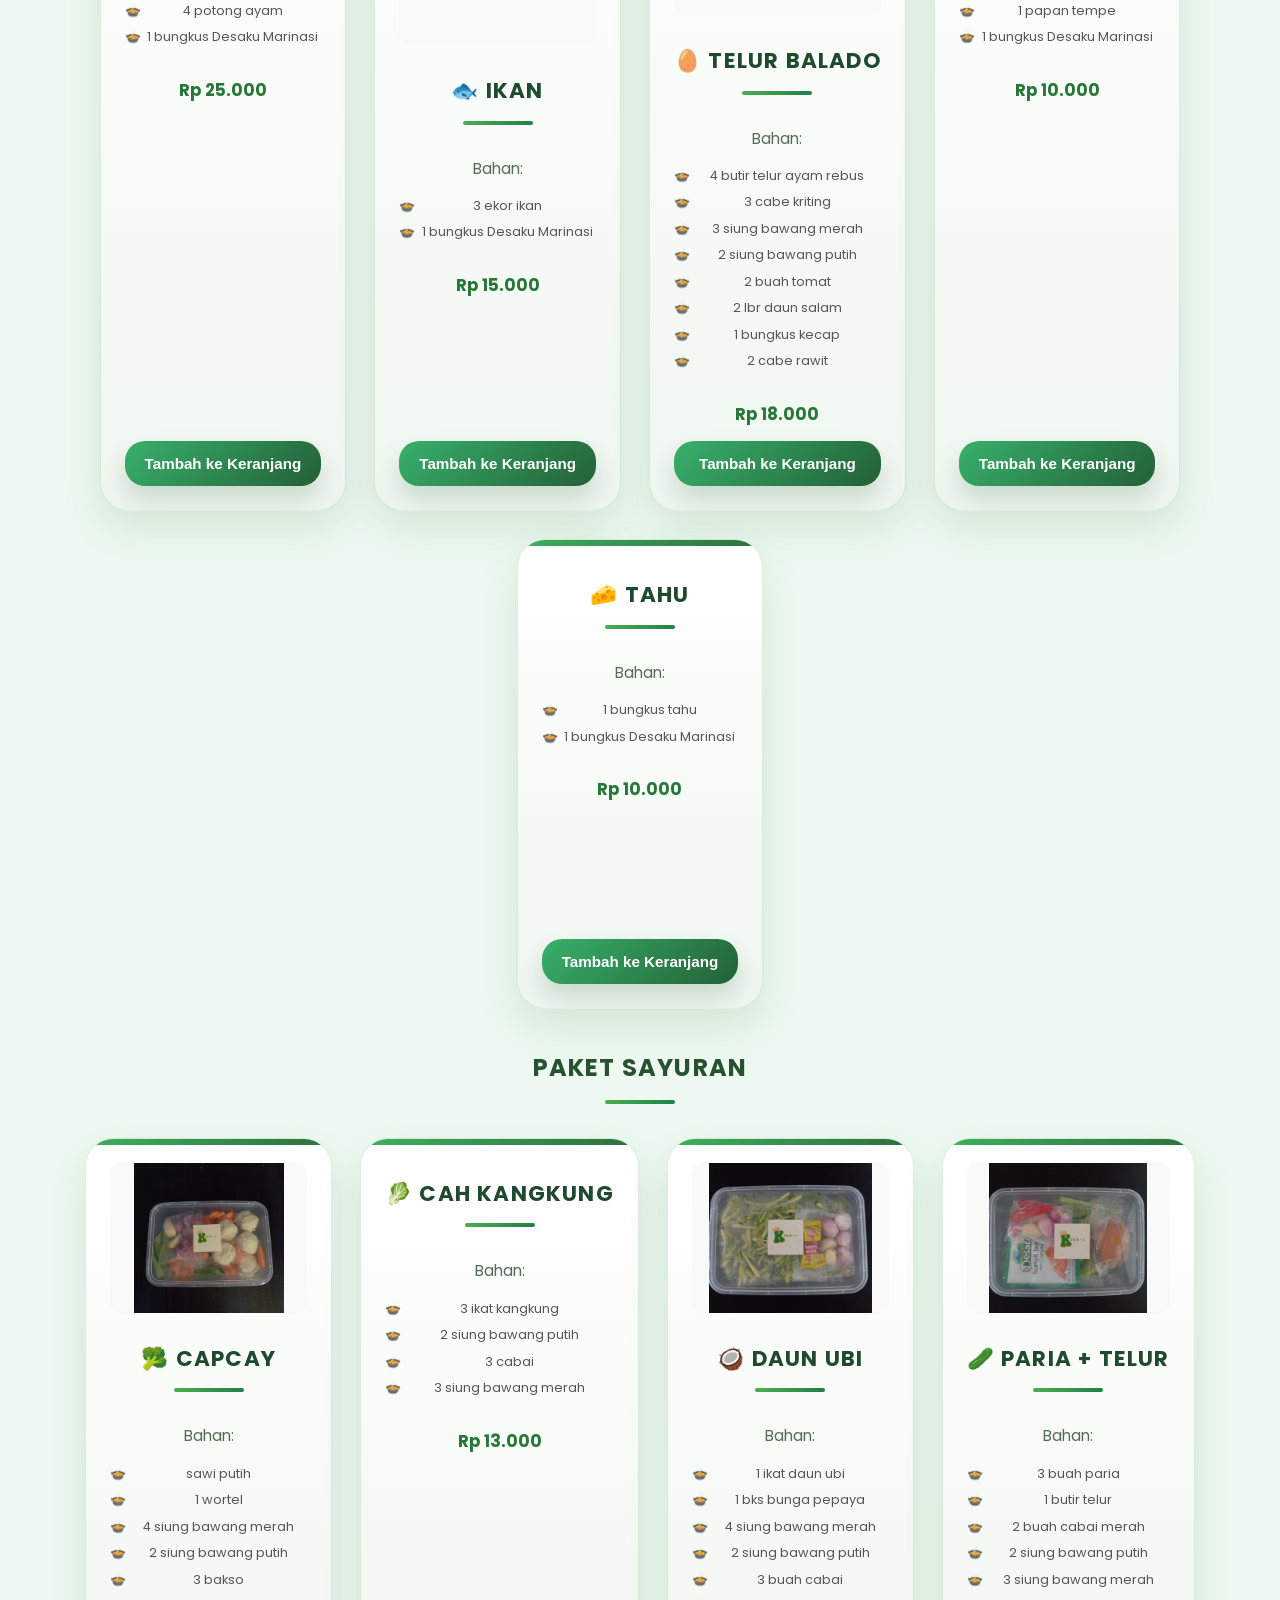
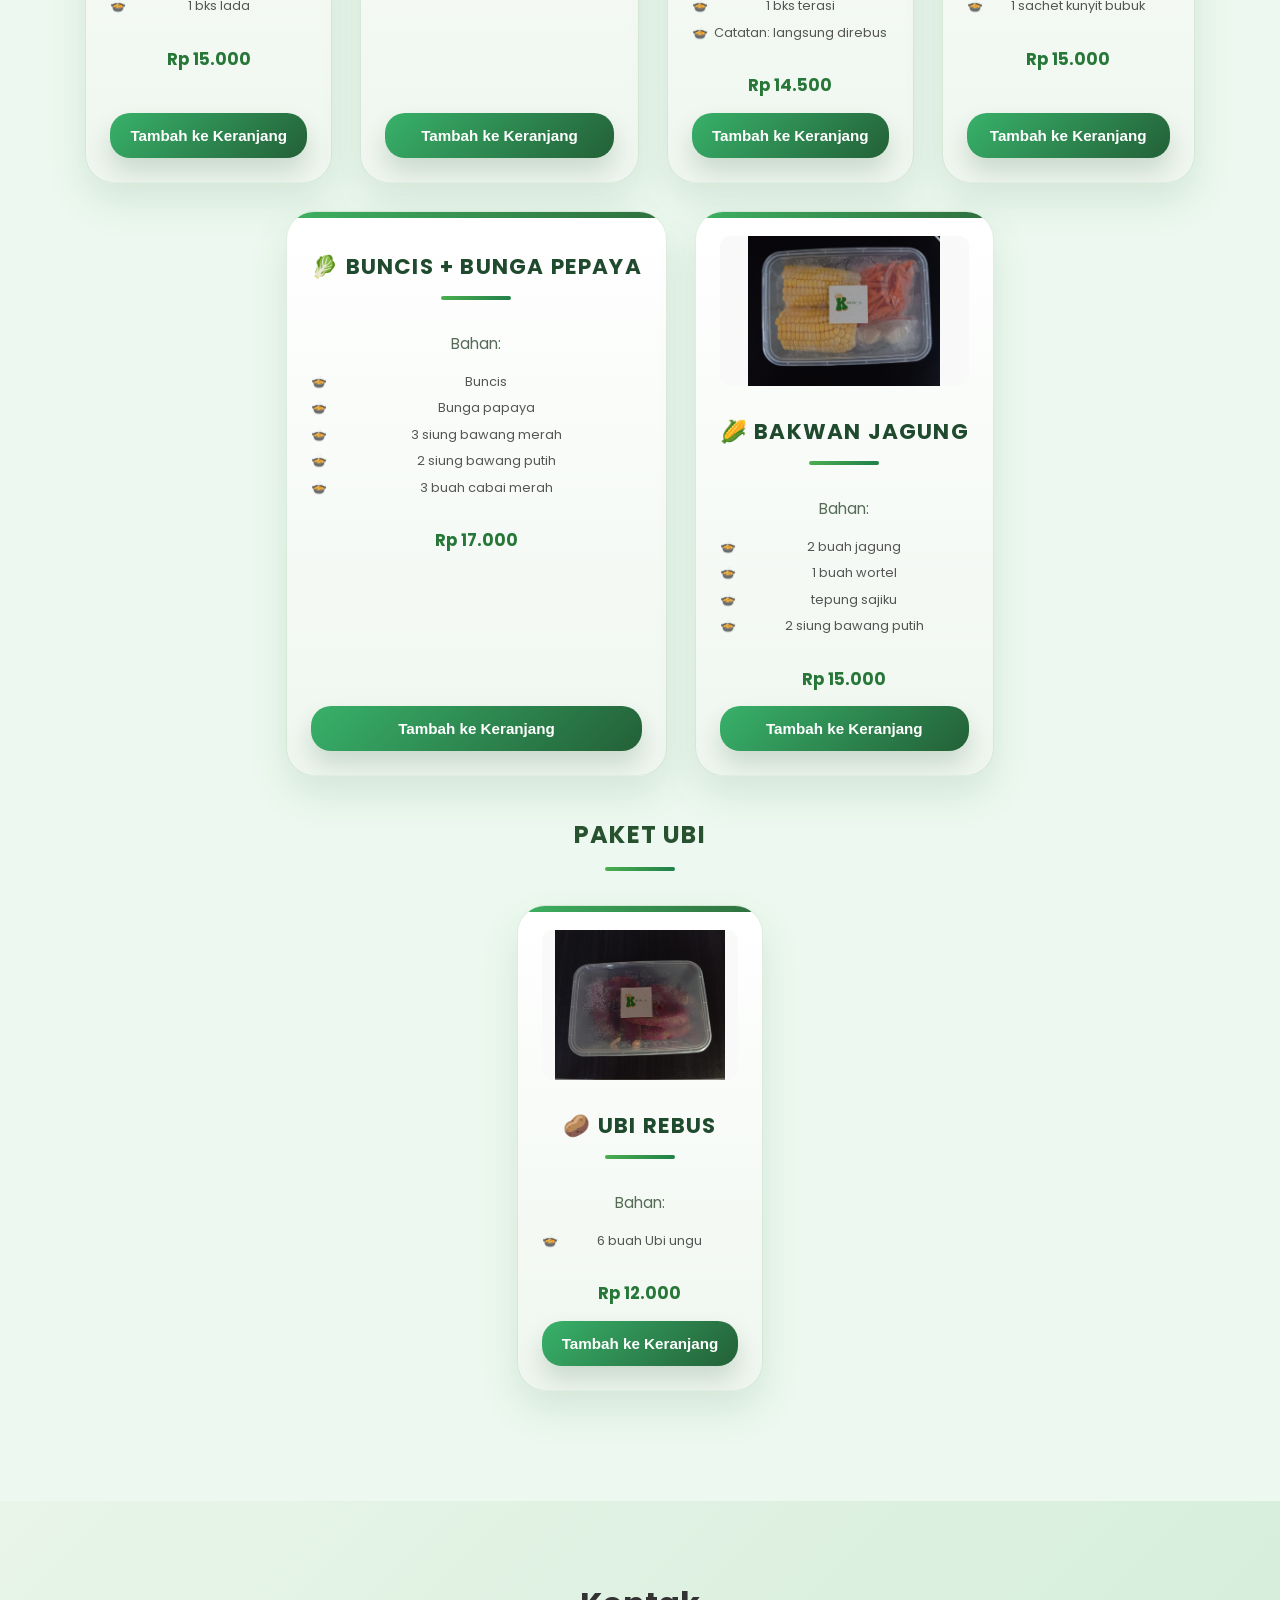
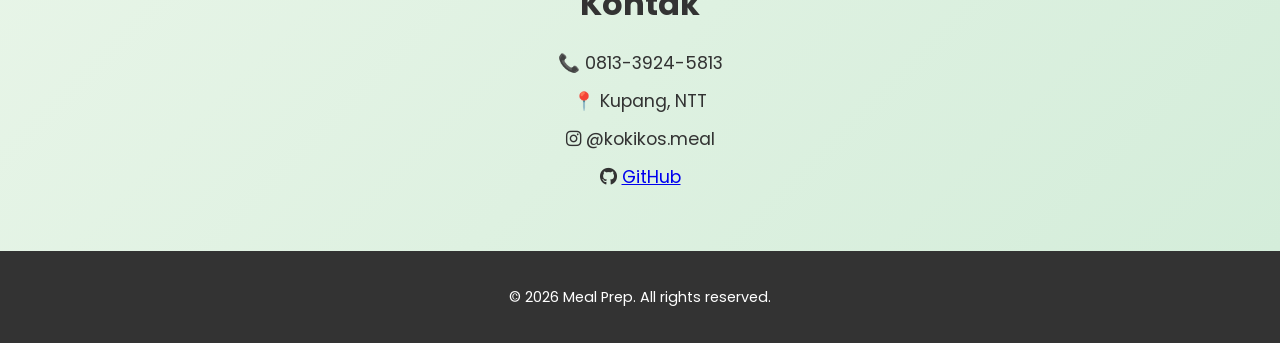
==== commit b51d3b78: "Redeploy updated index.html changes" ====
--- a/index.html
+++ b/index.html
@@ -78,6 +78,7 @@
         <p>📞 0813-3924-5813</p>
         <p>📍 Kupang, NTT</p>
         <p><i class="fab fa-instagram"></i> @kokikos.meal</p>
+        <p><i class="fab fa-github"></i> <a href="https://github.com/mariaarmy17/meal-prep-website" target="_blank">GitHub</a></p>
     </section>
 
     <!-- FOOTER -->
--- a/style.css
+++ b/style.css
@@ -537,10 +537,14 @@
     nav ul li {
         padding: 15px 20px;
         border-bottom: 1px solid rgba(255,255,255,0.1);
-    }    
+    }
     
     .cart-icon {
-        display: none; /* Hide cart icon on mobile */
+        display: flex;
+        align-items: center;
+        color: #28512f;
+        font-size: 1.4em;
+        z-index: 110;
     }
     
     .features {
@@ -569,10 +573,27 @@
         min-height: auto;
     }
     
-    .back-to-top {
-        width: 45px;
-        height: 45px;
-        font-size: 1em;
+    .modal-content {
+        width: 95%;
+        margin: 2% auto;
+        max-height: 90vh;
+    }
+    
+    .cart-item {
+        flex-direction: column;
+        align-items: stretch;
+        gap: 10px;
+    }
+    
+    .quantity-controls {
+        justify-content: center;
+        margin: 0;
+    }
+    
+    .item-total {
+        flex-direction: row;
+        justify-content: space-between;
+        align-items: center;
     }
 }
 
@@ -592,11 +613,16 @@
     background: #ff4444;
     color: white;
     border-radius: 50%;
-    padding: 2px 6px;
-    font-size: 0.8em;
+    padding: 1px 3px;
+    font-size: 0.65em;
     font-weight: bold;
-    min-width: 18px;
+    min-width: 14px;
     text-align: center;
+    line-height: 1.2;
+    height: 16px;
+    display: inline-flex;
+    align-items: center;
+    justify-content: center;
 }
 
 /* MODAL */
@@ -617,9 +643,11 @@
     padding: 20px;
     border: 1px solid #888;
     width: 90%;
-    max-width: 500px;
+    max-width: 600px;
     border-radius: 10px;
     position: relative;
+    max-height: 80vh;
+    overflow-y: auto;
 }
 
 .close {
@@ -635,7 +663,7 @@
 }
 
 #cart-items {
-    max-height: 300px;
+    max-height: 400px;
     overflow-y: auto;
     margin: 20px 0;
 }
@@ -644,23 +672,97 @@
     display: flex;
     justify-content: space-between;
     align-items: center;
-    padding: 10px 0;
+    padding: 15px;
     border-bottom: 1px solid #eee;
-}
-
-.cart-item button {
-    background: #ff4444;
+    background: #f9f9f9;
+    border-radius: 8px;
+    margin-bottom: 10px;
+}
+
+.item-info {
+    flex: 1;
+    display: flex;
+    flex-direction: column;
+}
+
+.item-name {
+    font-weight: bold;
+    color: #28512f;
+    margin-bottom: 5px;
+}
+
+.item-price {
+    color: #666;
+    font-size: 0.9em;
+}
+
+.quantity-controls {
+    display: flex;
+    align-items: center;
+    gap: 10px;
+    margin: 0 15px;
+}
+
+.qty-btn {
+    background: #4CAF50;
     color: white;
     border: none;
-    padding: 5px 10px;
-    border-radius: 5px;
-    cursor: pointer;
+    width: 30px;
+    height: 30px;
+    border-radius: 50%;
+    cursor: pointer;
+    font-size: 16px;
+    font-weight: bold;
+    display: flex;
+    align-items: center;
+    justify-content: center;
+    transition: background 0.3s;
+}
+
+.qty-btn:hover {
+    background: #45a049;
+}
+
+.quantity {
+    font-weight: bold;
+    min-width: 30px;
+    text-align: center;
+}
+
+.item-total {
+    display: flex;
+    flex-direction: column;
+    align-items: flex-end;
+    gap: 5px;
+}
+
+.item-total span {
+    font-weight: bold;
+    color: #28512f;
+}
+
+.remove-btn {
+    background: none;
+    border: none;
+    cursor: pointer;
+    font-size: 16px;
+    padding: 5px;
+    border-radius: 4px;
+    transition: background 0.3s;
+}
+
+.remove-btn:hover {
+    background: #ffdddd;
 }
 
 .cart-total {
     text-align: right;
     margin: 20px 0;
     font-size: 1.2em;
+    padding: 15px;
+    background: #f0f8f0;
+    border-radius: 8px;
+    border: 2px solid #4CAF50;
 }
 
 /* ORDER FORM */
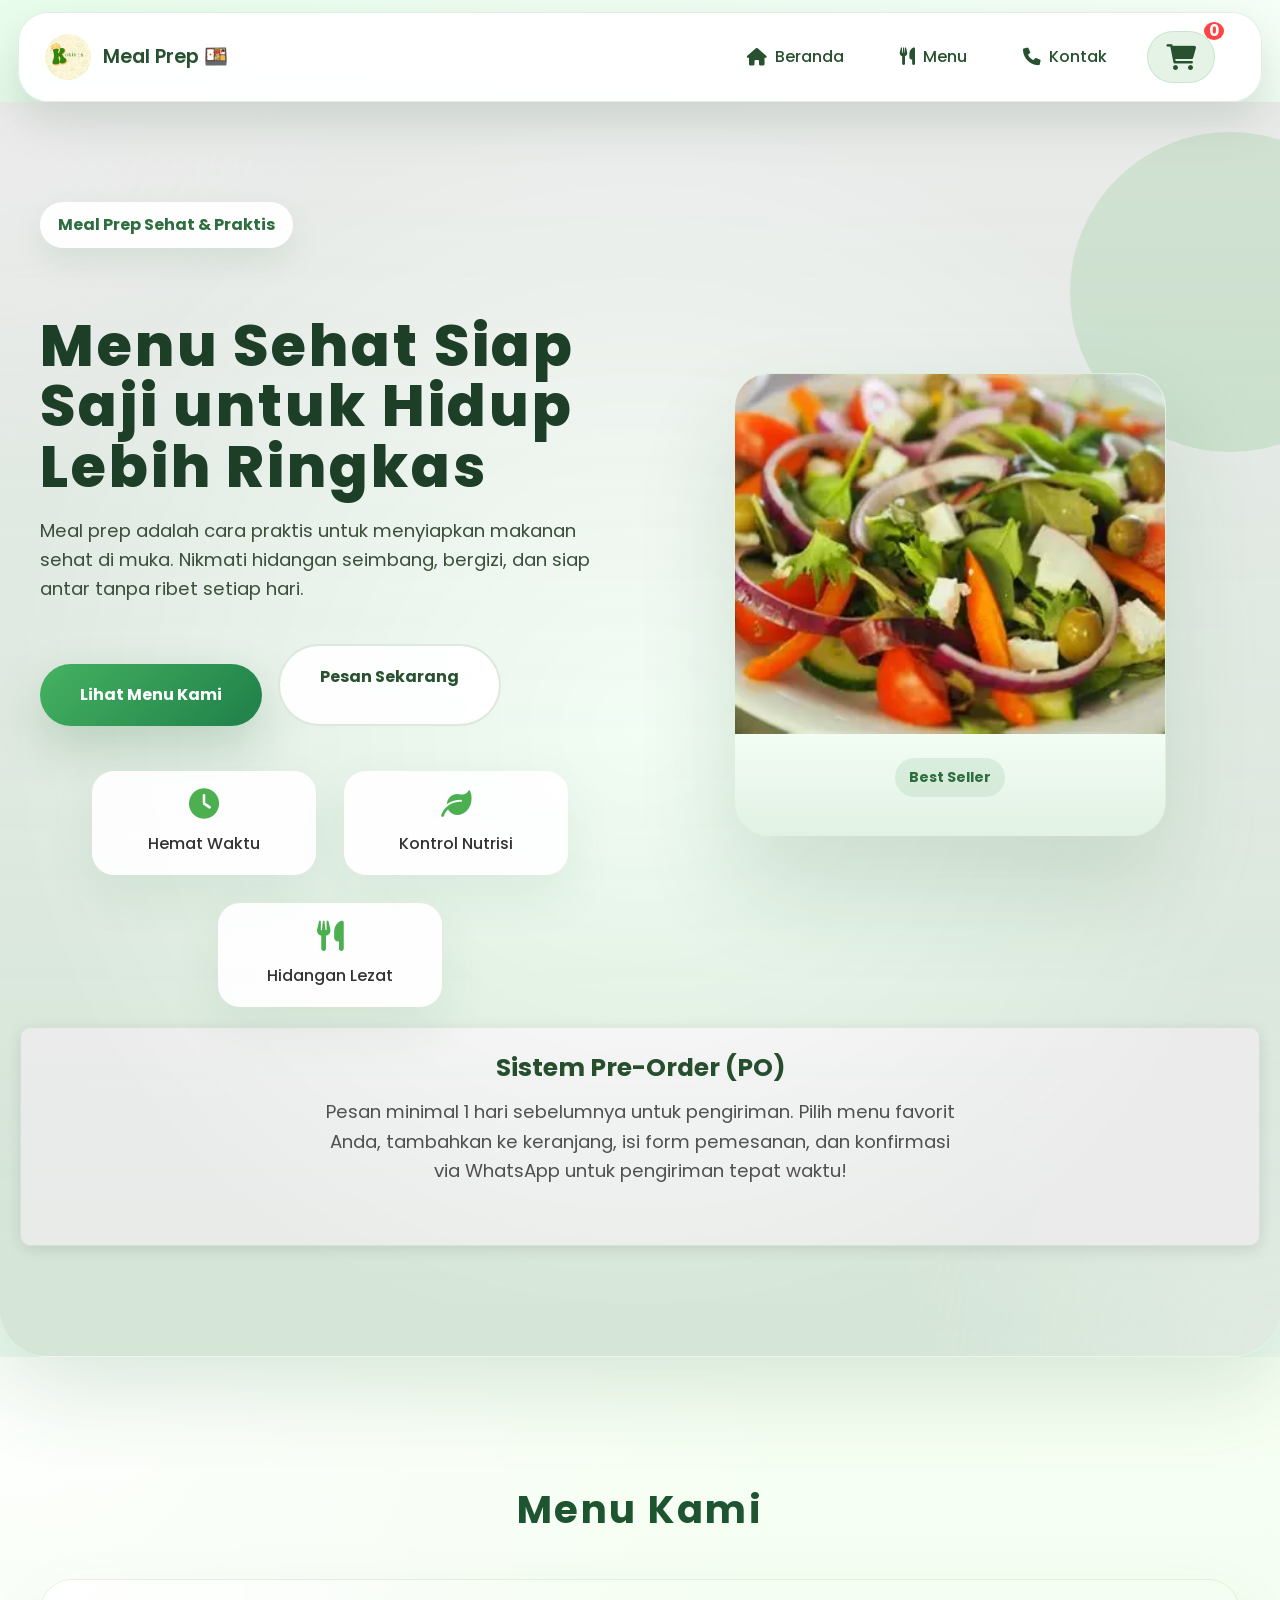
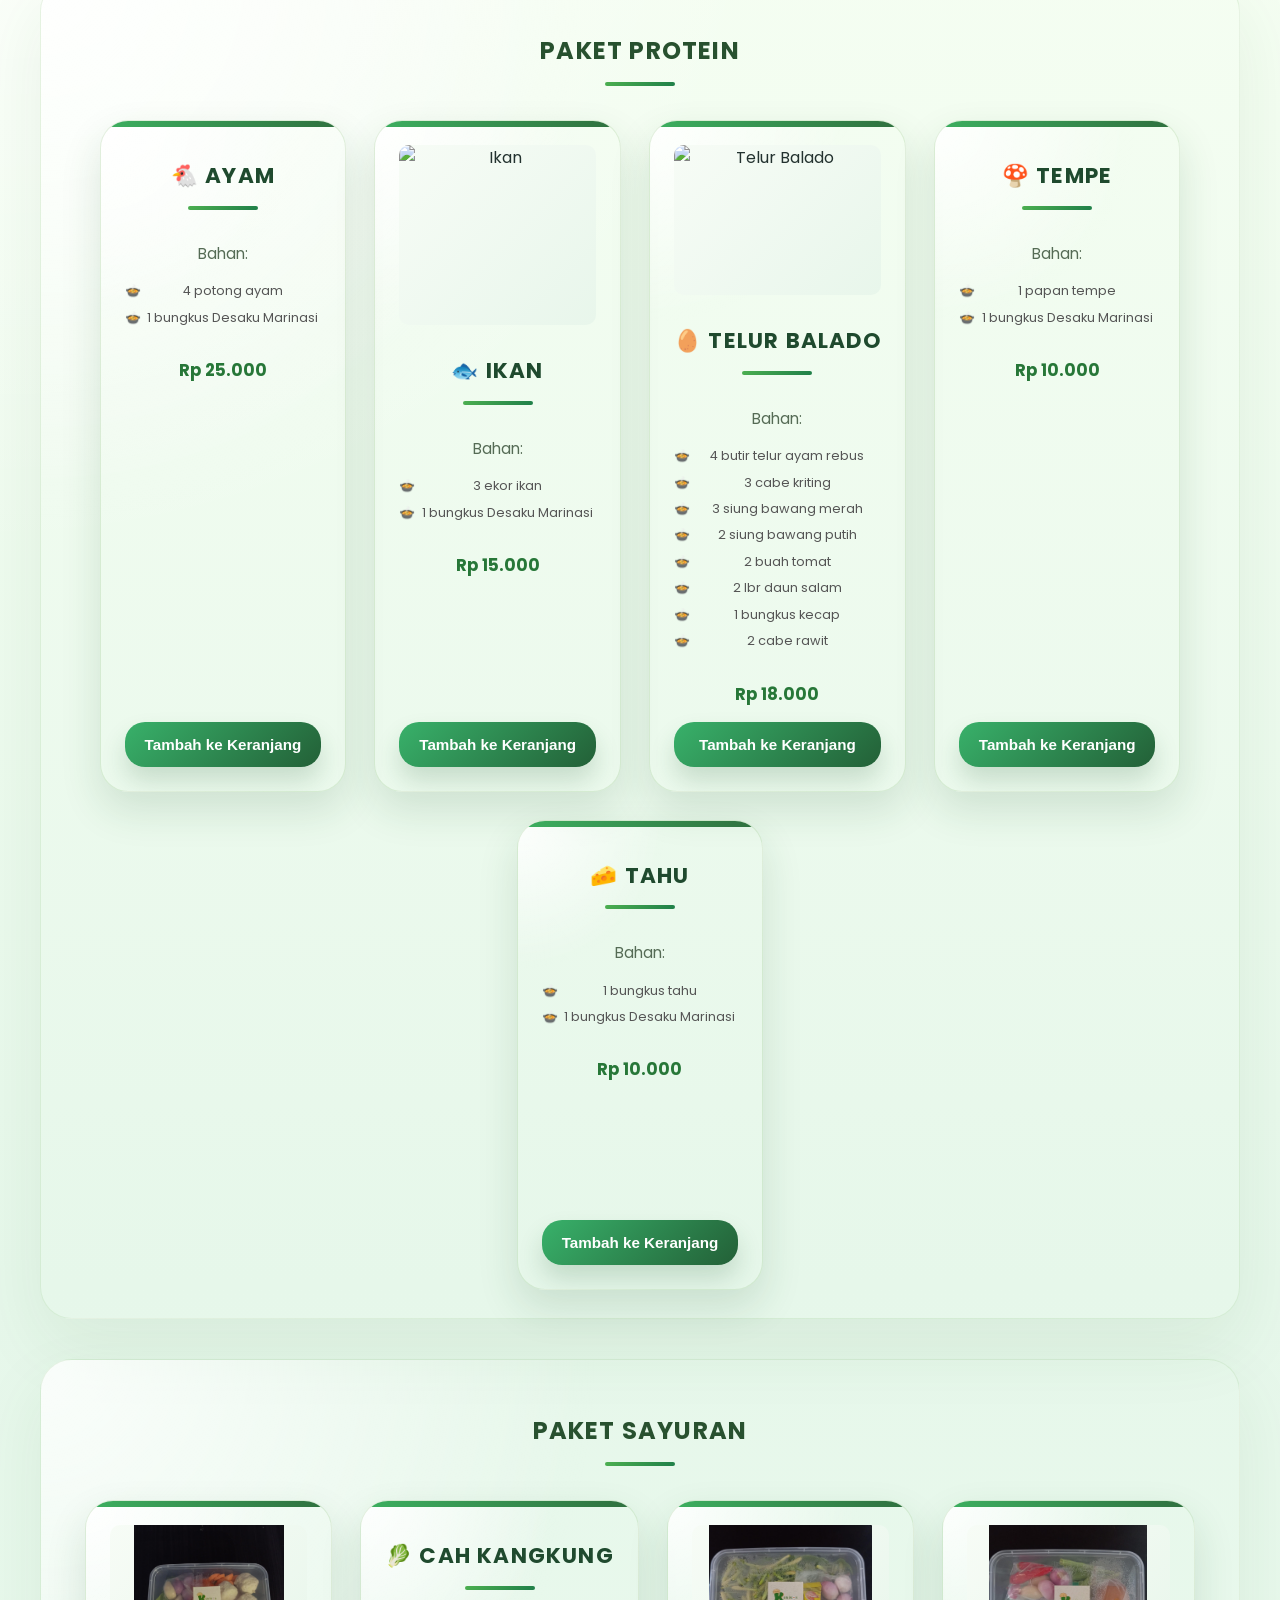
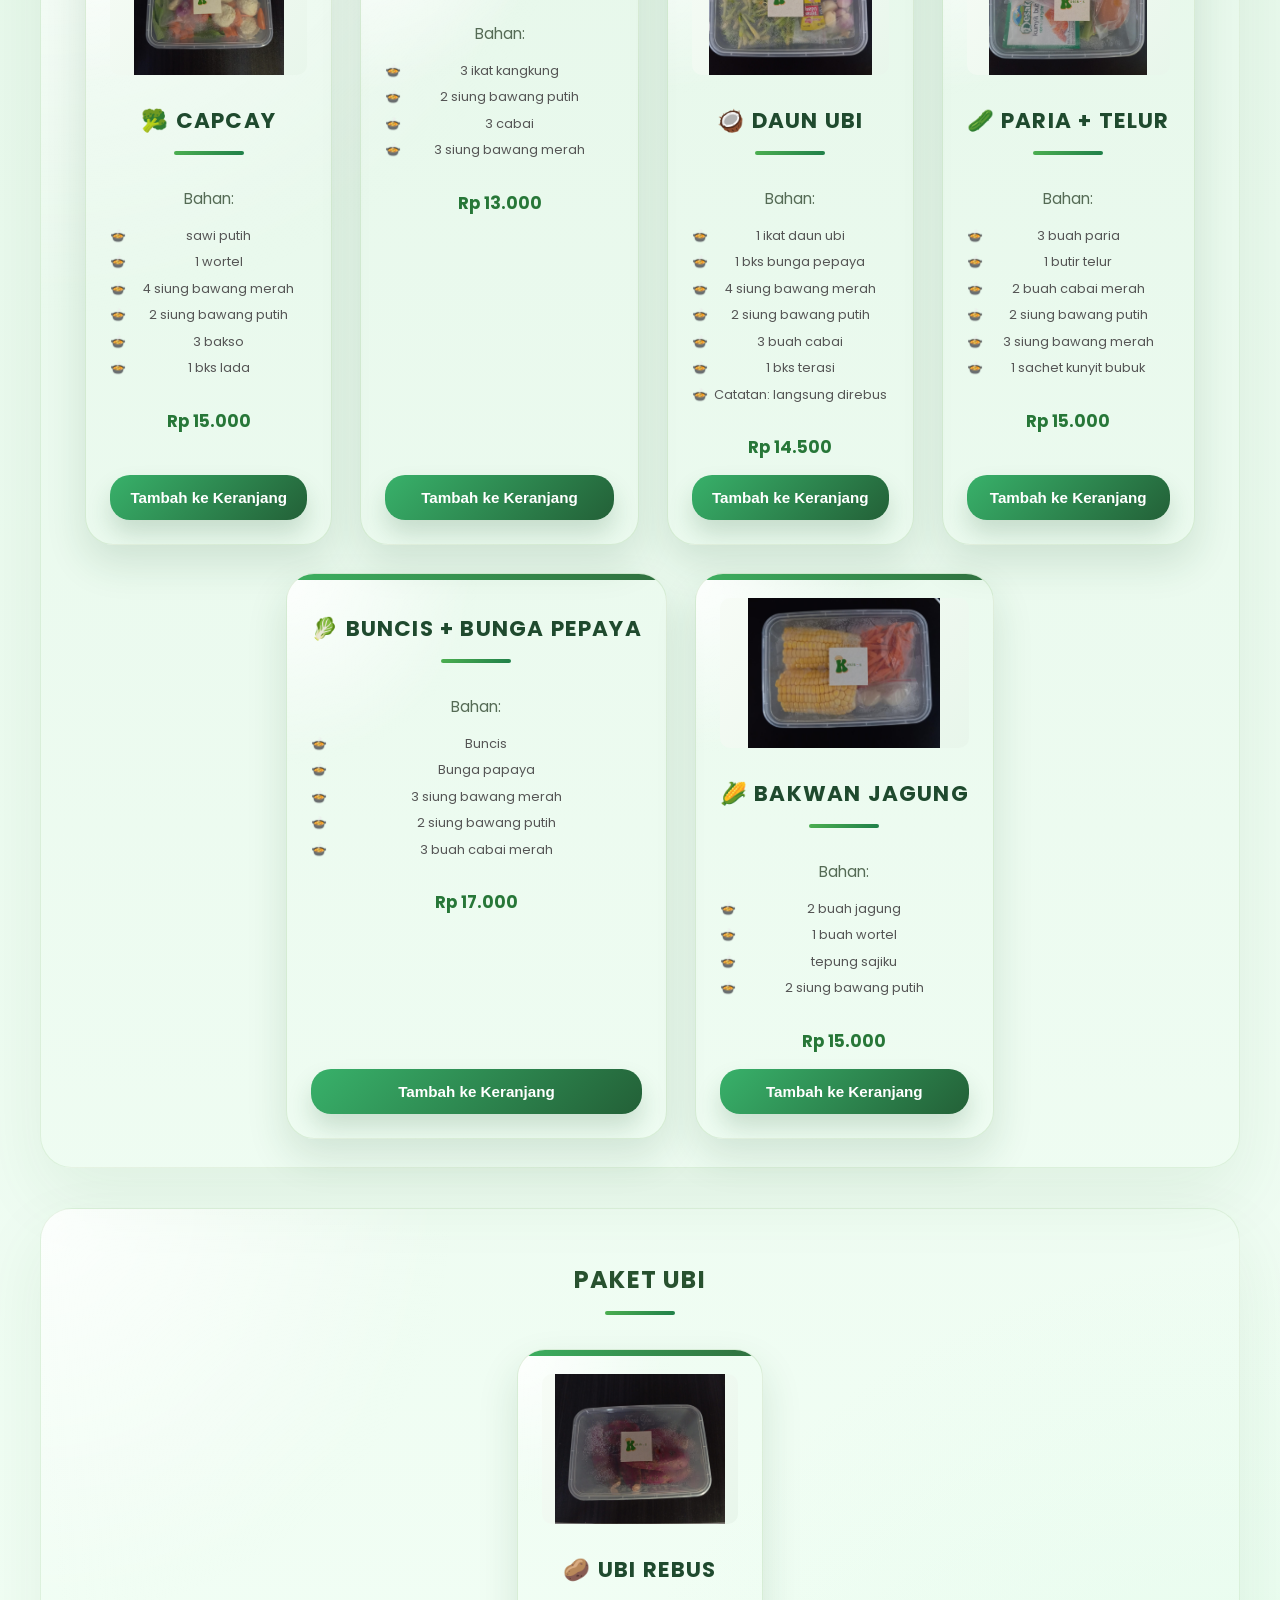
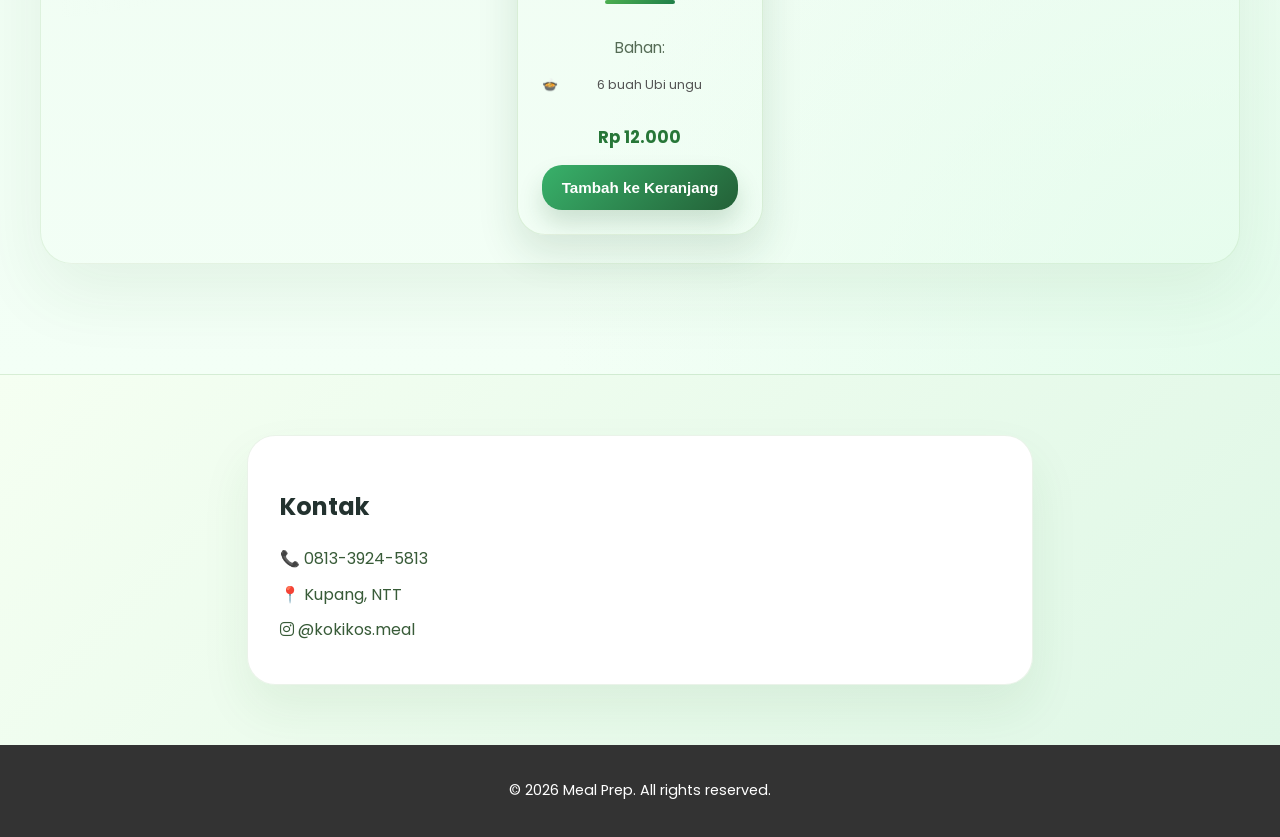
==== commit 8743890f: "Move checkout to sidebar near contact" ====
--- a/index.html
+++ b/index.html
@@ -26,41 +26,53 @@
             <span></span>
             <span></span>
         </div>
-        <div class="cart-icon" id="cart-icon">
-            <i class="fas fa-shopping-cart"></i>
-            <span class="cart-count" id="cart-count">0</span>
-        </div>
         <ul class="nav-menu" id="nav-menu">
             <li><a href="#"><i class="fas fa-home"></i> Beranda</a></li>
             <li><a href="#menu"><i class="fas fa-utensils"></i> Menu</a></li>
             <li><a href="#kontak"><i class="fas fa-phone"></i> Kontak</a></li>
+            <li><a href="#" class="cart-icon" id="cart-icon"><i class="fas fa-shopping-cart"></i> <span class="cart-count" id="cart-count">0</span></a></li>
         </ul>
     </nav>
 
     <!-- HERO -->
     <section class="hero">
-        <img src="images/logo.jpeg" alt="Meal Prep Logo" class="logo">
-        <h1>Meal Prep</h1>
-        <p>Meal prep adalah cara praktis untuk menyiapkan makanan sehat di muka.</p>
-        <div class="features">
-            <div class="feature">
-                <i class="fas fa-clock"></i>
-                <span>Hemat Waktu</span>
+        <div class="hero-content">
+            <div class="hero-text">
+                <span class="hero-badge">Meal Prep Sehat &amp; Praktis</span>
+                <h1>Menu Sehat Siap Saji untuk Hidup Lebih Ringkas</h1>
+                <p>Meal prep adalah cara praktis untuk menyiapkan makanan sehat di muka. Nikmati hidangan seimbang, bergizi, dan siap antar tanpa ribet setiap hari.</p>
+                <div class="hero-actions">
+                    <a href="#menu" class="cta-button">Lihat Menu Kami</a>
+                    <a href="https://wa.me/6281339245813" class="secondary-button">Pesan Sekarang</a>
+                </div>
+                <div class="features">
+                    <div class="feature">
+                        <i class="fas fa-clock"></i>
+                        <span>Hemat Waktu</span>
+                    </div>
+                    <div class="feature">
+                        <i class="fas fa-leaf"></i>
+                        <span>Kontrol Nutrisi</span>
+                    </div>
+                    <div class="feature">
+                        <i class="fas fa-utensils"></i>
+                        <span>Hidangan Lezat</span>
+                    </div>
+                </div>
             </div>
-            <div class="feature">
-                <i class="fas fa-leaf"></i>
-                <span>Kontrol Nutrisi</span>
-            </div>
-            <div class="feature">
-                <i class="fas fa-utensils"></i>
-                <span>Hidangan Lezat</span>
+            <div class="hero-visual">
+                <div class="hero-card">
+                    <img src="images/salad.webp" alt="Paket Meal Prep Sehat">
+                    <div class="hero-card-info">
+                            <span class="hero-card-label">Best Seller</span>
+                        </div>
+                </div>
             </div>
         </div>
         <div class="po-system">
             <h3>Sistem Pre-Order (PO)</h3>
             <p>Pesan minimal 1 hari sebelumnya untuk pengiriman. Pilih menu favorit Anda, tambahkan ke keranjang, isi form pemesanan, dan konfirmasi via WhatsApp untuk pengiriman tepat waktu!</p>
         </div>
-        <a href="#menu" class="cta-button">Lihat Menu Kami</a>
     </section>
 
     <!-- MENU -->
@@ -74,11 +86,12 @@
 
     <!-- KONTAK -->
     <section class="kontak" id="kontak">
-        <h2>Kontak</h2>
-        <p>📞 0813-3924-5813</p>
-        <p>📍 Kupang, NTT</p>
-        <p><i class="fab fa-instagram"></i> @kokikos.meal</p>
-        <p><i class="fab fa-github"></i> <a href="https://github.com/mariaarmy17/meal-prep-website" target="_blank">GitHub</a></p>
+        <div class="contact-info">
+            <h2>Kontak</h2>
+            <p>📞 0813-3924-5813</p>
+            <p>📍 Kupang, NTT</p>
+            <p><i class="fab fa-instagram"></i> @kokikos.meal</p>
+        </div>
     </section>
 
     <!-- FOOTER -->
--- a/style.css
+++ b/style.css
@@ -7,9 +7,9 @@
     font-family: 'Poppins', sans-serif;
     line-height: 1.6;
     color: #23322f;
-    background: radial-gradient(circle at top left, rgba(72, 158, 76, 0.12), transparent 24%),
-                radial-gradient(circle at bottom right, rgba(40, 111, 58, 0.10), transparent 28%),
-                linear-gradient(180deg, #f5fbf6 0%, #ffffff 100%);
+    background: radial-gradient(circle at top left, rgba(208, 250, 217, 0.35), transparent 25%),
+                radial-gradient(circle at bottom right, rgba(198, 243, 216, 0.35), transparent 28%),
+                linear-gradient(180deg, #f7fff8 0%, #e6f6ea 40%, #f8fff9 100%);
     min-height: 100vh;
 }
 
@@ -21,11 +21,13 @@
     display: flex;
     justify-content: space-between;
     align-items: center;
-    background: rgba(255, 255, 255, 0.95);
+    background: rgba(255, 255, 255, 0.96);
     color: #28512f;
-    padding: 18px 24px;
-    box-shadow: 0 18px 45px rgba(68, 102, 70, 0.12);
-    border-bottom: 1px solid rgba(75, 141, 84, 0.15);
+    padding: 18px 26px;
+    box-shadow: 0 18px 45px rgba(68, 102, 70, 0.18);
+    border: 1px solid rgba(79, 159, 90, 0.16);
+    border-radius: 30px;
+    margin: 12px 18px 0;
     backdrop-filter: blur(12px);
 }
 
@@ -76,39 +78,51 @@
 nav ul {
     display: flex;
     list-style: none;
-    gap: 30px;
+    gap: 24px;
     margin: 0;
+    align-items: center;
 }
 
 nav a {
     color: #28512f;
     text-decoration: none;
     font-weight: 500;
-    transition: color 0.3s, transform 0.3s;
+    transition: color 0.3s, transform 0.3s, background 0.3s;
     display: flex;
     align-items: center;
     gap: 8px;
+    padding: 10px 16px;
+    border-radius: 999px;
 }
 
 nav a:hover {
-    color: #4caf50;
+    color: #1f5b26;
     transform: translateY(-1px);
+    background: rgba(72, 158, 76, 0.12);
+}
+
+nav ul li:last-child a {
+    background: rgba(74, 169, 89, 0.14);
+    border: 1px solid rgba(74, 169, 89, 0.18);
+    padding: 12px 18px;
+    position: relative;
 }
 
 nav .nav-logo h2 {
     font-size: 1.2em;
 }
 
+.nav-logo-img {
+    width: 46px;
+    height: 46px;
+}
+
 .nav-logo {
     gap: 12px;
 }
 
 nav a i {
     font-size: 1.1em;
-}
-
-nav a:hover {
-    color: #e8f5e8;
 }
 
 /* HERO */
@@ -116,14 +130,23 @@
     position: relative;
     text-align: center;
     padding: 100px 20px 90px;
-    background: linear-gradient(180deg, rgba(255,255,255,0.92) 0%, rgba(255,255,255,0.92) 60%), url('images/salad.webp');
+    background-image: radial-gradient(circle at top left, rgba(255,255,255,0.92) 0%, transparent 20%),
+                      radial-gradient(circle at bottom right, rgba(233, 255, 236, 0.75) 0%, transparent 22%),
+                      linear-gradient(180deg, rgba(255,255,255,0.88), rgba(229, 249, 232, 0.78)),
+                      url('images/ikan .jpeg');
     background-size: cover;
     background-position: center;
+    background-blend-mode: overlay, overlay, normal;
+    border-bottom: 1px solid rgba(152, 204, 149, 0.18);
     color: #1d3f27;
     animation: fadeIn 1.5s ease-in;
     overflow: hidden;
     border-radius: 0 0 48px 48px;
-    box-shadow: 0 24px 70px rgba(32, 101, 54, 0.12);
+    box-shadow: 0 28px 90px rgba(32, 101, 54, 0.16);
+    min-height: 92vh;
+    display: flex;
+    flex-direction: column;
+    justify-content: center;
 }
 
 .hero::after {
@@ -138,6 +161,19 @@
     z-index: 0;
 }
 
+.hero::before {
+    content: '';
+    position: absolute;
+    left: 0;
+    top: 0;
+    width: 100%;
+    height: 100%;
+    background: radial-gradient(ellipse at center, rgba(255,255,255,0.0) 0%, rgba(0,0,0,0.08) 70%);
+    pointer-events: none;
+    z-index: 0;
+    mix-blend-mode: multiply;
+}
+
 @keyframes fadeIn {
     from { opacity: 0; transform: translateY(20px); }
     to { opacity: 1; transform: translateY(0); }
@@ -154,13 +190,197 @@
     z-index: 1;
 }
 
+.hero-content {
+    display: grid;
+    grid-template-columns: 1fr 1fr;
+    align-items: center;
+    gap: 40px;
+    max-width: 1200px;
+    margin: 0 auto;
+    position: relative;
+    z-index: 1;
+}
+
+.hero-text {
+    text-align: left;
+}
+
+.hero-badge {
+    display: inline-block;
+    background: rgba(255,255,255,0.95);
+    color: #2f6f3f;
+    padding: 10px 18px;
+    border-radius: 999px;
+    font-weight: 700;
+    margin-bottom: 20px;
+    box-shadow: 0 14px 30px rgba(51, 121, 62, 0.1);
+}
+
 .hero h1 {
-    font-size: 3.4em;
+    font-size: 3.6em;
+    margin-bottom: 18px;
+    font-weight: 800;
+    letter-spacing: 0.05em;
+    line-height: 1.05;
+    max-width: 620px;
+}
+
+.hero p {
+    font-size: 1.15em;
+    margin-bottom: 32px;
+    max-width: 620px;
+    margin-left: 0;
+    margin-right: 0;
+    color: #3b4f3a;
+}
+
+.hero-actions {
+    display: flex;
+    flex-wrap: wrap;
+    gap: 16px;
+    margin-bottom: 38px;
+}
+
+.secondary-button {
+    display: inline-block;
+    padding: 18px 40px;
+    color: #28512f;
+    text-decoration: none;
+    border-radius: 999px;
+    border: 2px solid rgba(66, 131, 62, 0.18);
+    background: rgba(255,255,255,0.9);
+    font-weight: 700;
+    transition: transform 0.3s, background 0.3s, color 0.3s;
+}
+
+.secondary-button:hover {
+    background: #f4fdf3;
+    color: #1f5f2d;
+    transform: translateY(-2px);
+}
+
+.hero-visual {
+    display: flex;
+    justify-content: center;
+}
+
+.hero-card {
+    width: 100%;
+    max-width: 430px;
+    border-radius: 34px;
+    overflow: hidden;
+    background: linear-gradient(180deg, rgba(255,255,255,0.98) 0%, rgba(242, 255, 245, 1) 100%);
+    box-shadow: 0 50px 100px rgba(29, 88, 44, 0.14);
+    border: 1px solid rgba(139, 188, 121, 0.22);
+    position: relative;
+}
+
+.hero-card::after {
+    content: '';
+    position: absolute;
+    bottom: 0;
+    left: 0;
+    width: 100%;
+    height: 120px;
+    background: linear-gradient(180deg, transparent, rgba(34, 84, 32, 0.08));
+    pointer-events: none;
+}
+
+.hero-card::before {
+    content: '';
+    position: absolute;
+    top: -20px;
+    right: -20px;
+    width: 120px;
+    height: 120px;
+    background: rgba(76, 175, 80, 0.12);
+    border-radius: 50%;
+    z-index: 1;
+}
+
+.hero-card img {
+    width: 100%;
+    display: block;
+    object-fit: cover;
+    height: 360px;
+}
+
+.hero-card img {
+    width: 100%;
+    display: block;
+    object-fit: cover;
+    height: 360px;
+}
+
+.hero-card-info {
+    padding: 24px;
+}
+
+.hero-card-label {
+    display: inline-block;
+    background: #dff2e3;
+    color: #2f6f3f;
+    padding: 8px 14px;
+    border-radius: 999px;
+    font-size: 0.9em;
+    font-weight: 700;
     margin-bottom: 14px;
-    font-weight: 800;
-    letter-spacing: 0.08em;
-    line-height: 1.05;
-    z-index: 1;
+}
+
+.hero-card-info h3 {
+    font-size: 1.5em;
+    margin-bottom: 12px;
+    color: #1f4f2e;
+}
+
+.hero-card-info p {
+    color: #556b55;
+    line-height: 1.7;
+}
+
+.po-system {
+    max-width: 1200px;
+    margin: 36px auto 0;
+    background: linear-gradient(180deg, rgba(255,255,255,0.97) 0%, rgba(234, 252, 236, 0.96) 100%);
+    background-image: radial-gradient(circle at top left, rgba(236, 250, 238, 0.85) 0%, transparent 30%),
+                      linear-gradient(180deg, rgba(255,255,255,0.97) 0%, rgba(234, 252, 236, 0.96) 100%);
+    padding: 28px 30px;
+    border-radius: 30px;
+    box-shadow: 0 24px 50px rgba(24, 98, 35, 0.08);
+    border: 1px solid rgba(110, 178, 113, 0.14);
+}
+
+.po-system h3 {
+    margin-top: 0;
+    font-size: 1.55em;
+    color: #2f6f3f;
+}
+
+.po-system p {
+    margin: 10px 0 0;
+    color: #4c644d;
+}
+
+.kontak {
+    text-align: left;
+    padding: 60px 20px;
+    background: linear-gradient(135deg, #f5fff2, #dff7e6);
+    border-top: 1px solid rgba(118, 177, 112, 0.2);
+}
+
+.kontak .contact-info {
+    max-width: 720px;
+    margin: 0 auto;
+    background: rgba(255,255,255,0.98);
+    padding: 32px;
+    border-radius: 28px;
+    box-shadow: 0 24px 50px rgba(38, 97, 44, 0.08);
+    border: 1px solid rgba(126, 182, 118, 0.16);
+}
+
+.kontak p {
+    margin: 0.6em 0;
+    color: #385b38;
 }
 
 .hero p {
@@ -252,13 +472,30 @@
 .menu {
     padding: 90px 20px 70px;
     text-align: center;
-    background: #edf9f0;
+    background: linear-gradient(180deg, #f7fff3 0%, #e6f7ea 40%, #f3fff6 100%);
+    background-image: radial-gradient(circle at top left, rgba(255,255,255,0.80) 0%, transparent 20%),
+                      radial-gradient(circle at bottom right, rgba(224, 251, 233, 0.8) 0%, transparent 18%),
+                      linear-gradient(180deg, #f7fff3 0%, #e6f7ea 40%, #f3fff6 100%);
 }
 
 .menu h2 {
-    font-size: 2.2em;
+    font-size: 2.4em;
     margin-bottom: 38px;
-    color: #22432f;
+    color: #1f5431;
+    letter-spacing: 0.06em;
+}
+
+.menu-category {
+    background: linear-gradient(180deg, rgba(255,255,255,0.96) 0%, rgba(233, 251, 234, 0.96) 100%);
+    border-radius: 32px;
+    padding: 28px;
+    box-shadow: 0 28px 70px rgba(38, 97, 44, 0.08);
+    border: 1px solid rgba(132, 189, 115, 0.18);
+    background-image: radial-gradient(circle at top left, rgba(255,255,255,0.8) 0%, transparent 30%);
+}
+
+.category-grid {
+    justify-content: space-between;
 }
 
 .container {
@@ -300,18 +537,19 @@
 }
 
 .card {
-    background: linear-gradient(180deg, #ffffff 0%, #eff6ef 100%);
+    background: linear-gradient(180deg, rgba(255,255,255,0.97) 0%, rgba(239, 246, 239, 0.97) 100%);
     border-radius: 28px;
-    box-shadow: 0 18px 40px rgba(29, 88, 44, 0.12);
+    box-shadow: 0 18px 40px rgba(29, 88, 44, 0.14);
     padding: 24px;
     transition: transform 0.35s, box-shadow 0.35s;
     overflow: hidden;
     animation: fadeInCard 0.6s ease-out;
-    border: 1px solid rgba(109, 179, 114, 0.22);
+    border: 1px solid rgba(138, 187, 123, 0.24);
     display: flex;
     flex-direction: column;
     min-height: 420px;
     position: relative;
+    background-image: radial-gradient(circle at top left, rgba(255,255,255,0.9) 0%, transparent 28%);
 }
 
 .card::before {
@@ -347,7 +585,7 @@
     object-fit: contain;
     border-radius: 10px;
     margin-bottom: 15px;
-    background: #f9f9f9;
+    background: linear-gradient(135deg, #f7fcf6 0%, #e8f6eb 100%);
 }
 
 /* Specific styling for fish image to show only the fish part */
@@ -442,23 +680,7 @@
     color: white;
 }
 
-/* KONTAK */
-.kontak {
-    text-align: center;
-    padding: 50px 20px;
-    background: linear-gradient(135deg, #e8f5e8, #d4edda);
-    color: #333;
-}
-
-.kontak h2 {
-    font-size: 2em;
-    margin-bottom: 20px;
-}
-
-.kontak p {
-    font-size: 1.1em;
-    margin: 10px 0;
-}
+
 
 /* FOOTER */
 footer {
@@ -595,6 +817,27 @@
         justify-content: space-between;
         align-items: center;
     }
+
+    .hero-content {
+        grid-template-columns: 1fr;
+        text-align: center;
+    }
+
+    .hero-text {
+        text-align: center;
+    }
+
+    .hero-actions {
+        justify-content: center;
+    }
+
+    .hero-card {
+        max-width: 100%;
+    }
+
+    .hero-card img {
+        height: 260px;
+    }
 }
 
 /* CART ICON */
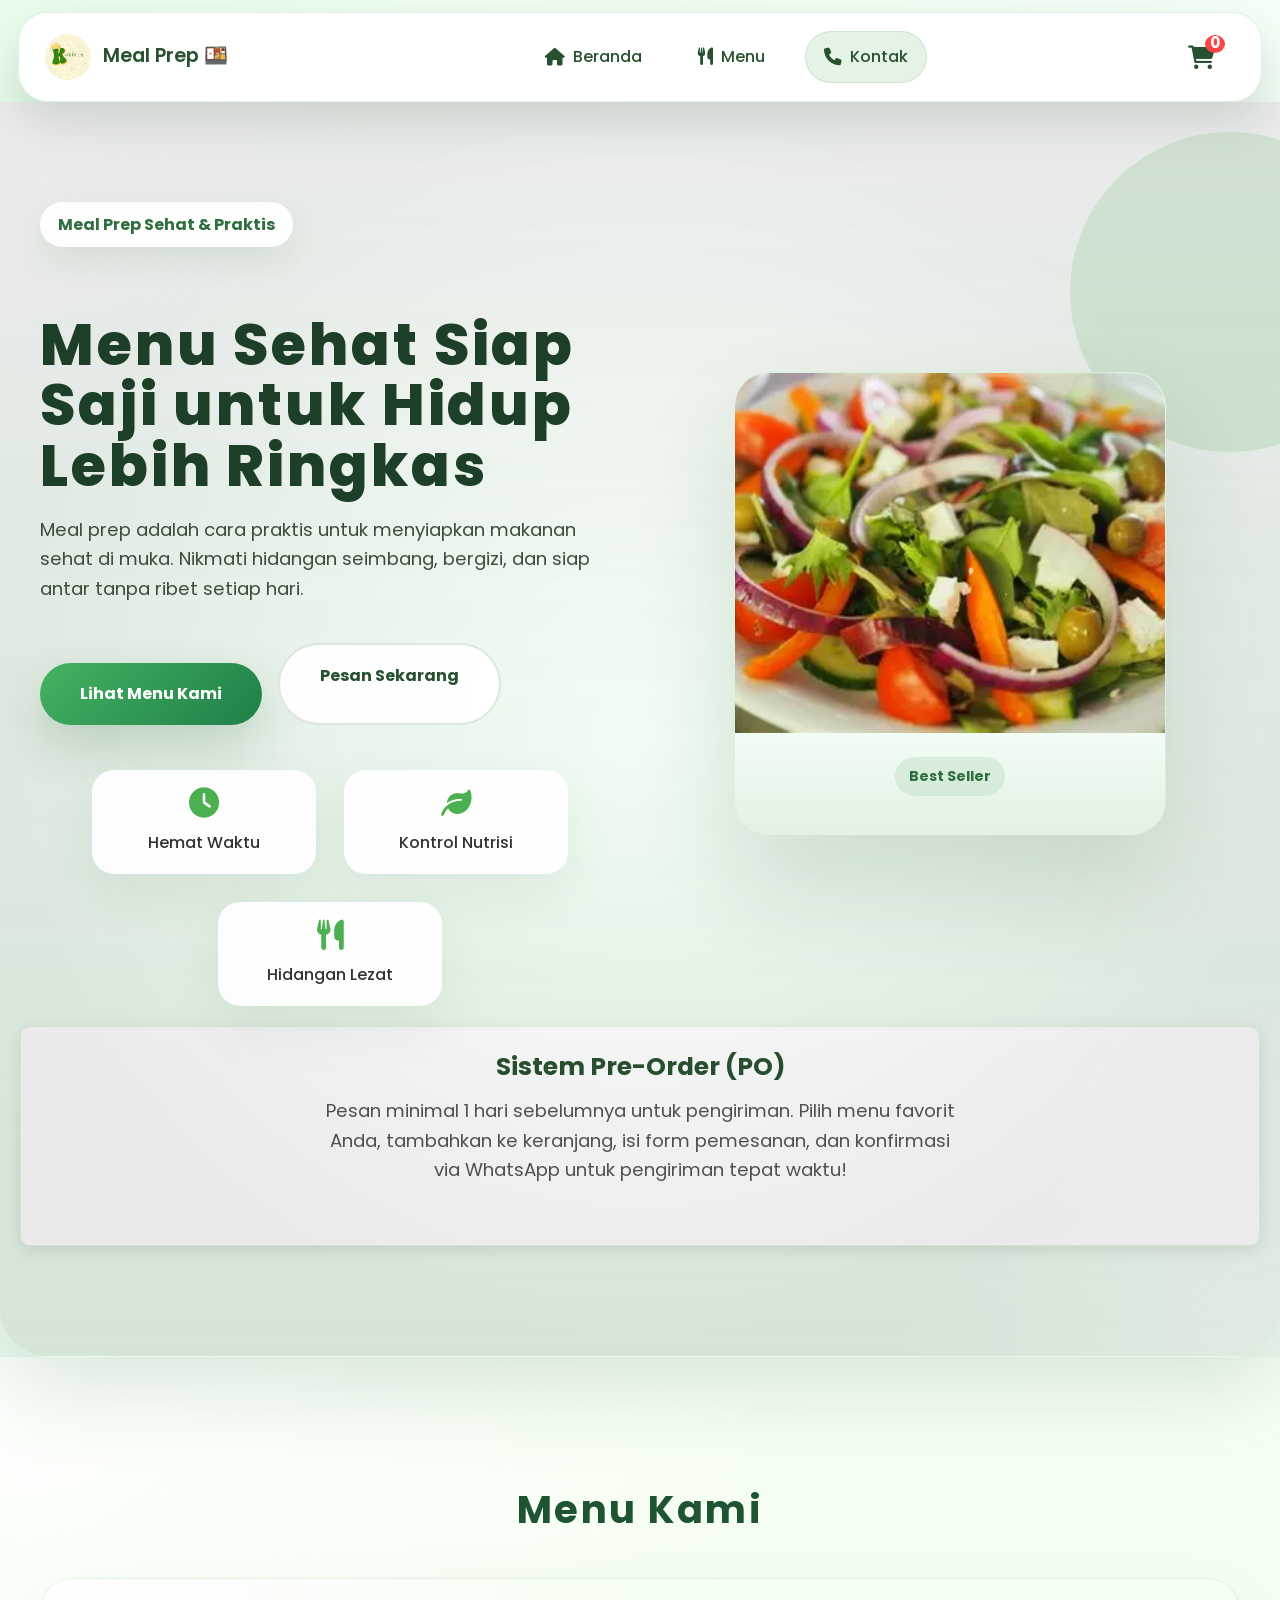
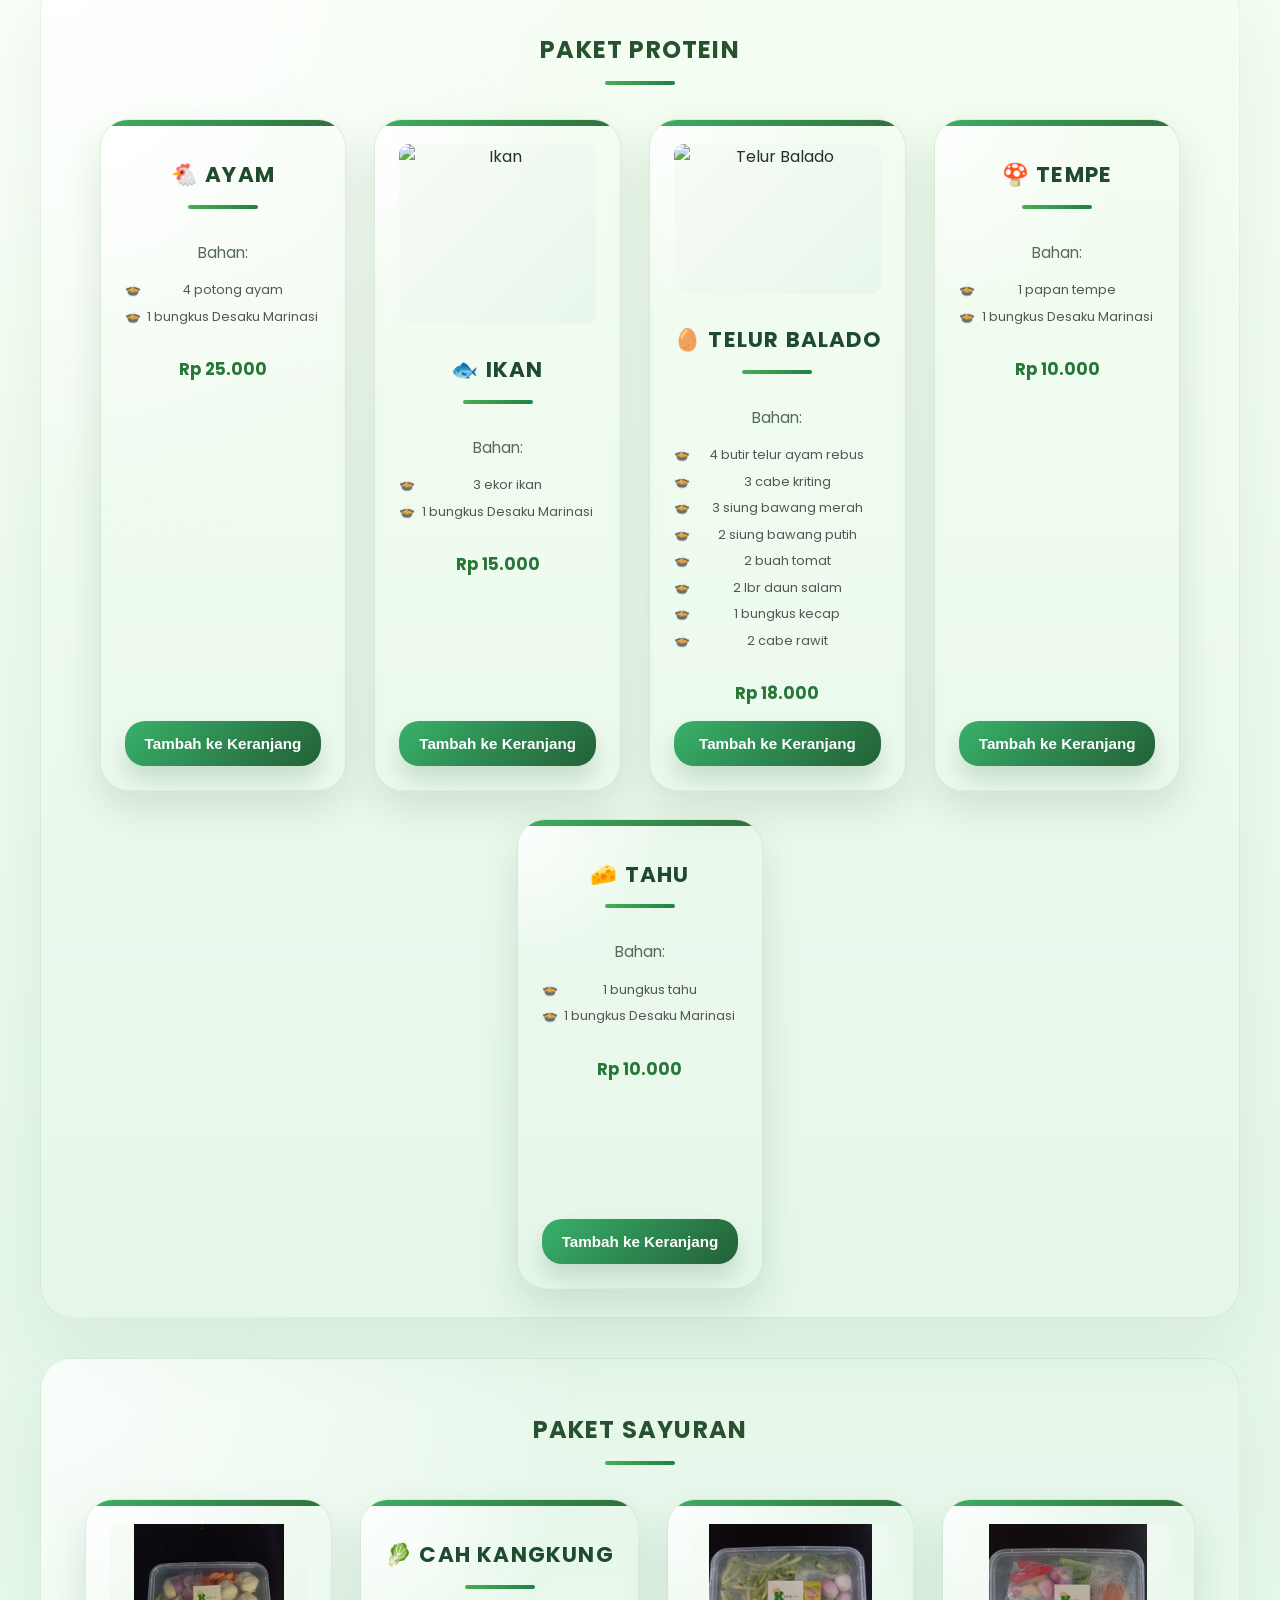
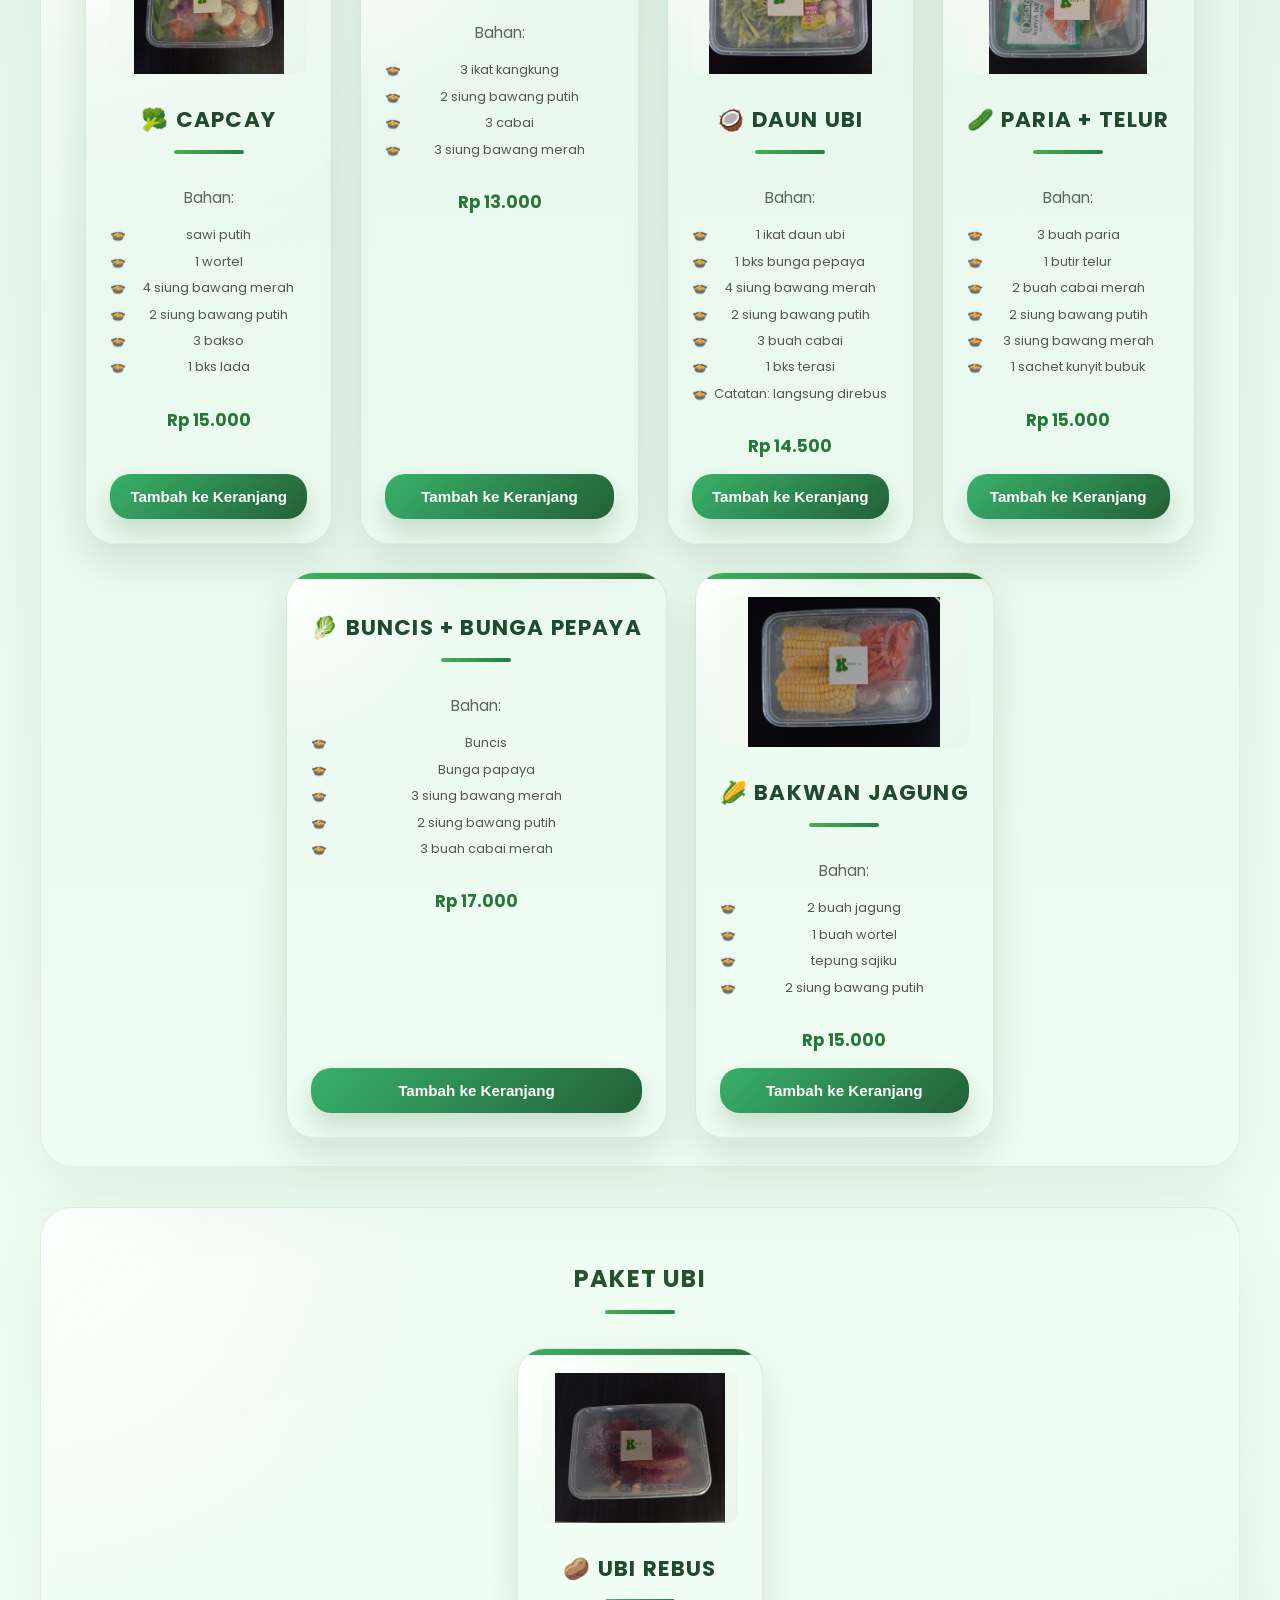
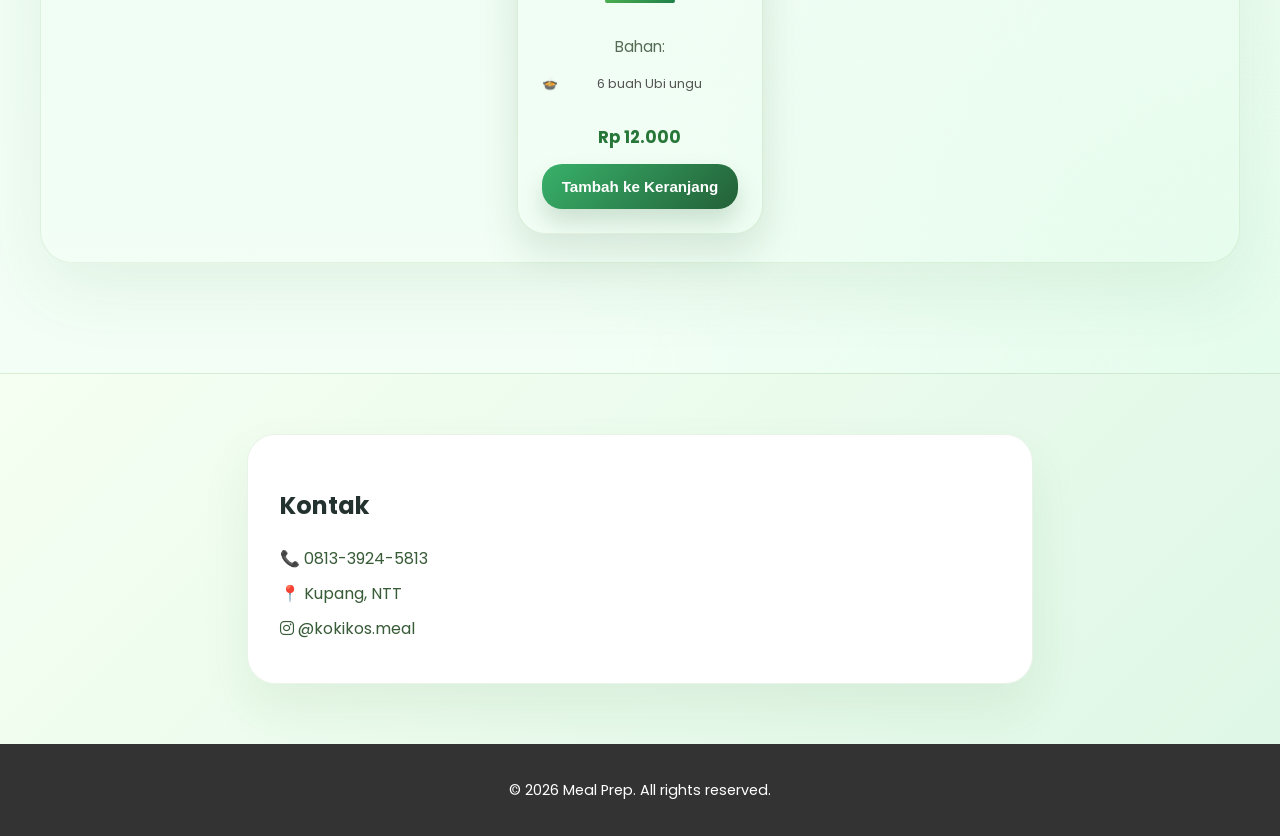
==== commit c1988da9: "Move cart icon to navbar right side" ====
--- a/index.html
+++ b/index.html
@@ -30,8 +30,11 @@
             <li><a href="#"><i class="fas fa-home"></i> Beranda</a></li>
             <li><a href="#menu"><i class="fas fa-utensils"></i> Menu</a></li>
             <li><a href="#kontak"><i class="fas fa-phone"></i> Kontak</a></li>
-            <li><a href="#" class="cart-icon" id="cart-icon"><i class="fas fa-shopping-cart"></i> <span class="cart-count" id="cart-count">0</span></a></li>
         </ul>
+        <div class="cart-icon" id="cart-icon">
+            <i class="fas fa-shopping-cart"></i>
+            <span class="cart-count" id="cart-count">0</span>
+        </div>
     </nav>
 
     <!-- HERO -->
--- a/style.css
+++ b/style.css
@@ -847,6 +847,9 @@
     margin-right: 20px;
     color: #28512f;
     font-size: 1.5em;
+    display: flex;
+    align-items: center;
+    gap: 8px;
 }
 
 .cart-count {
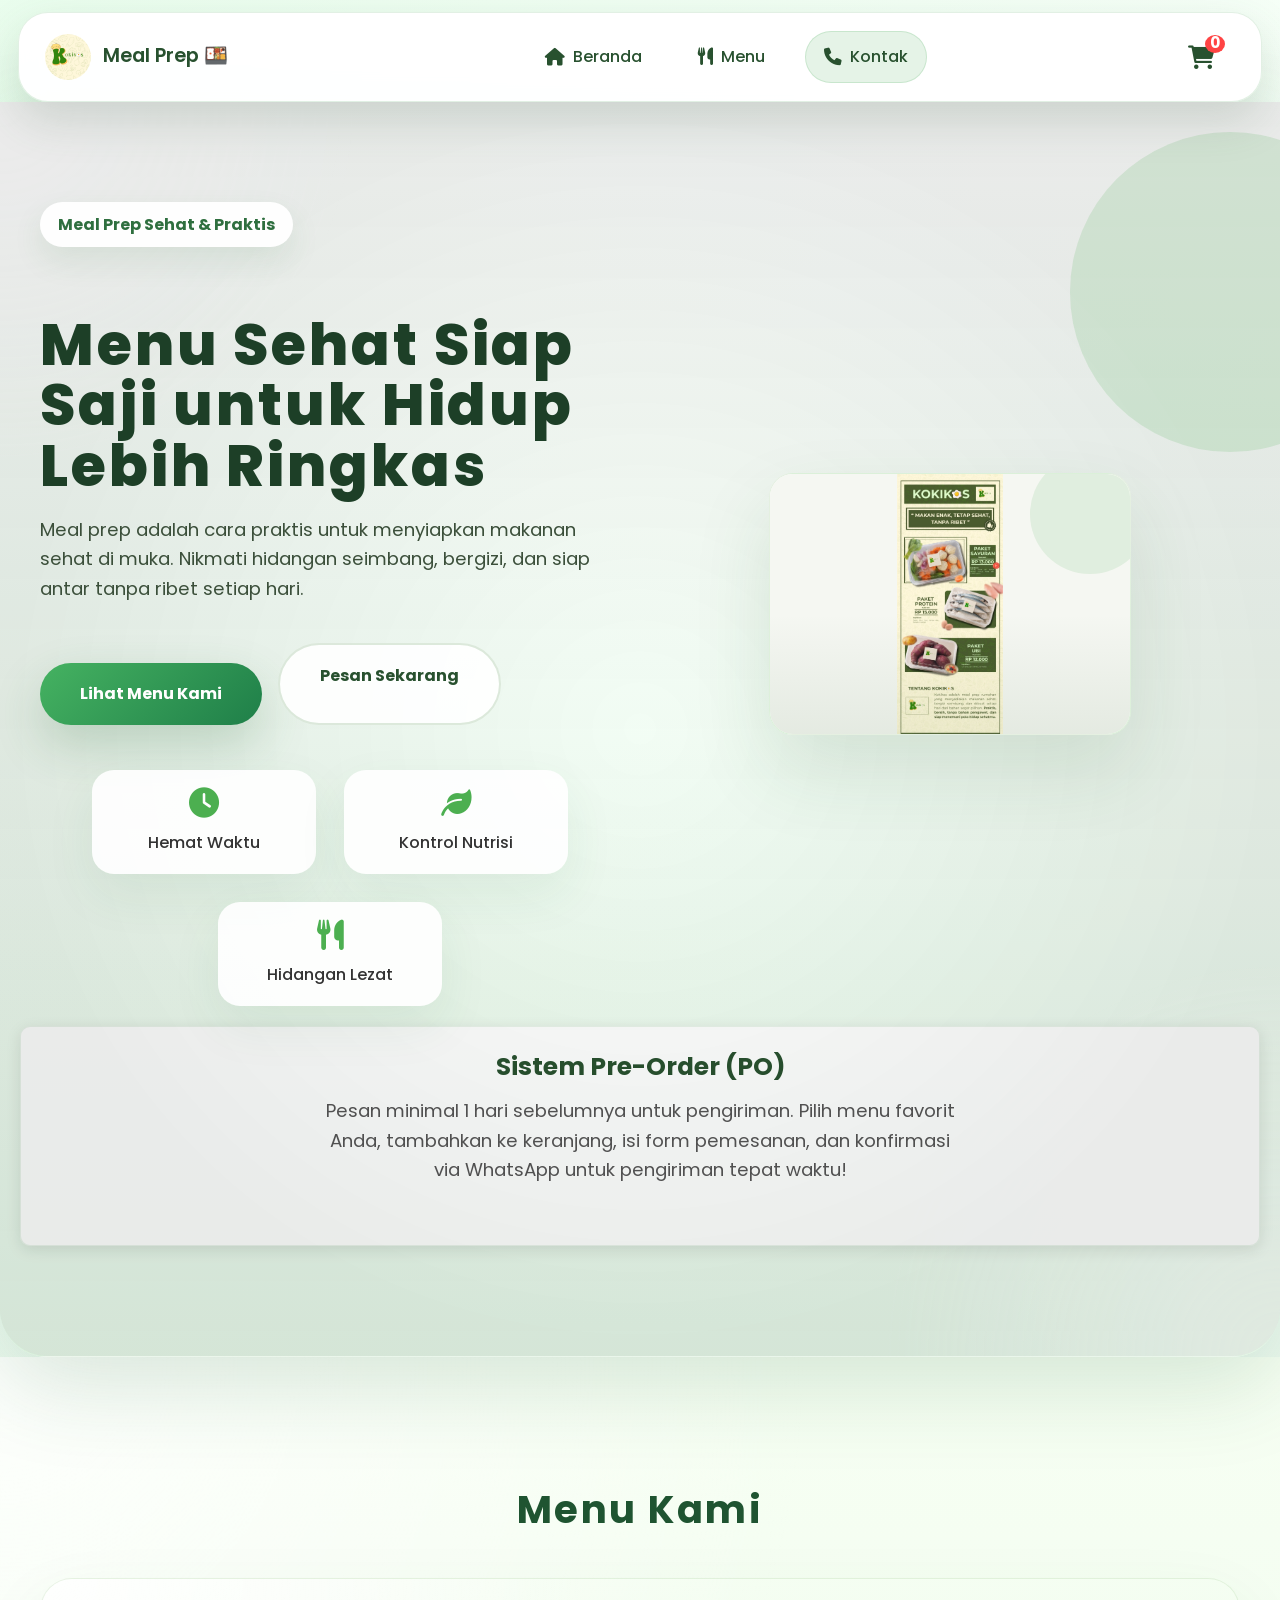
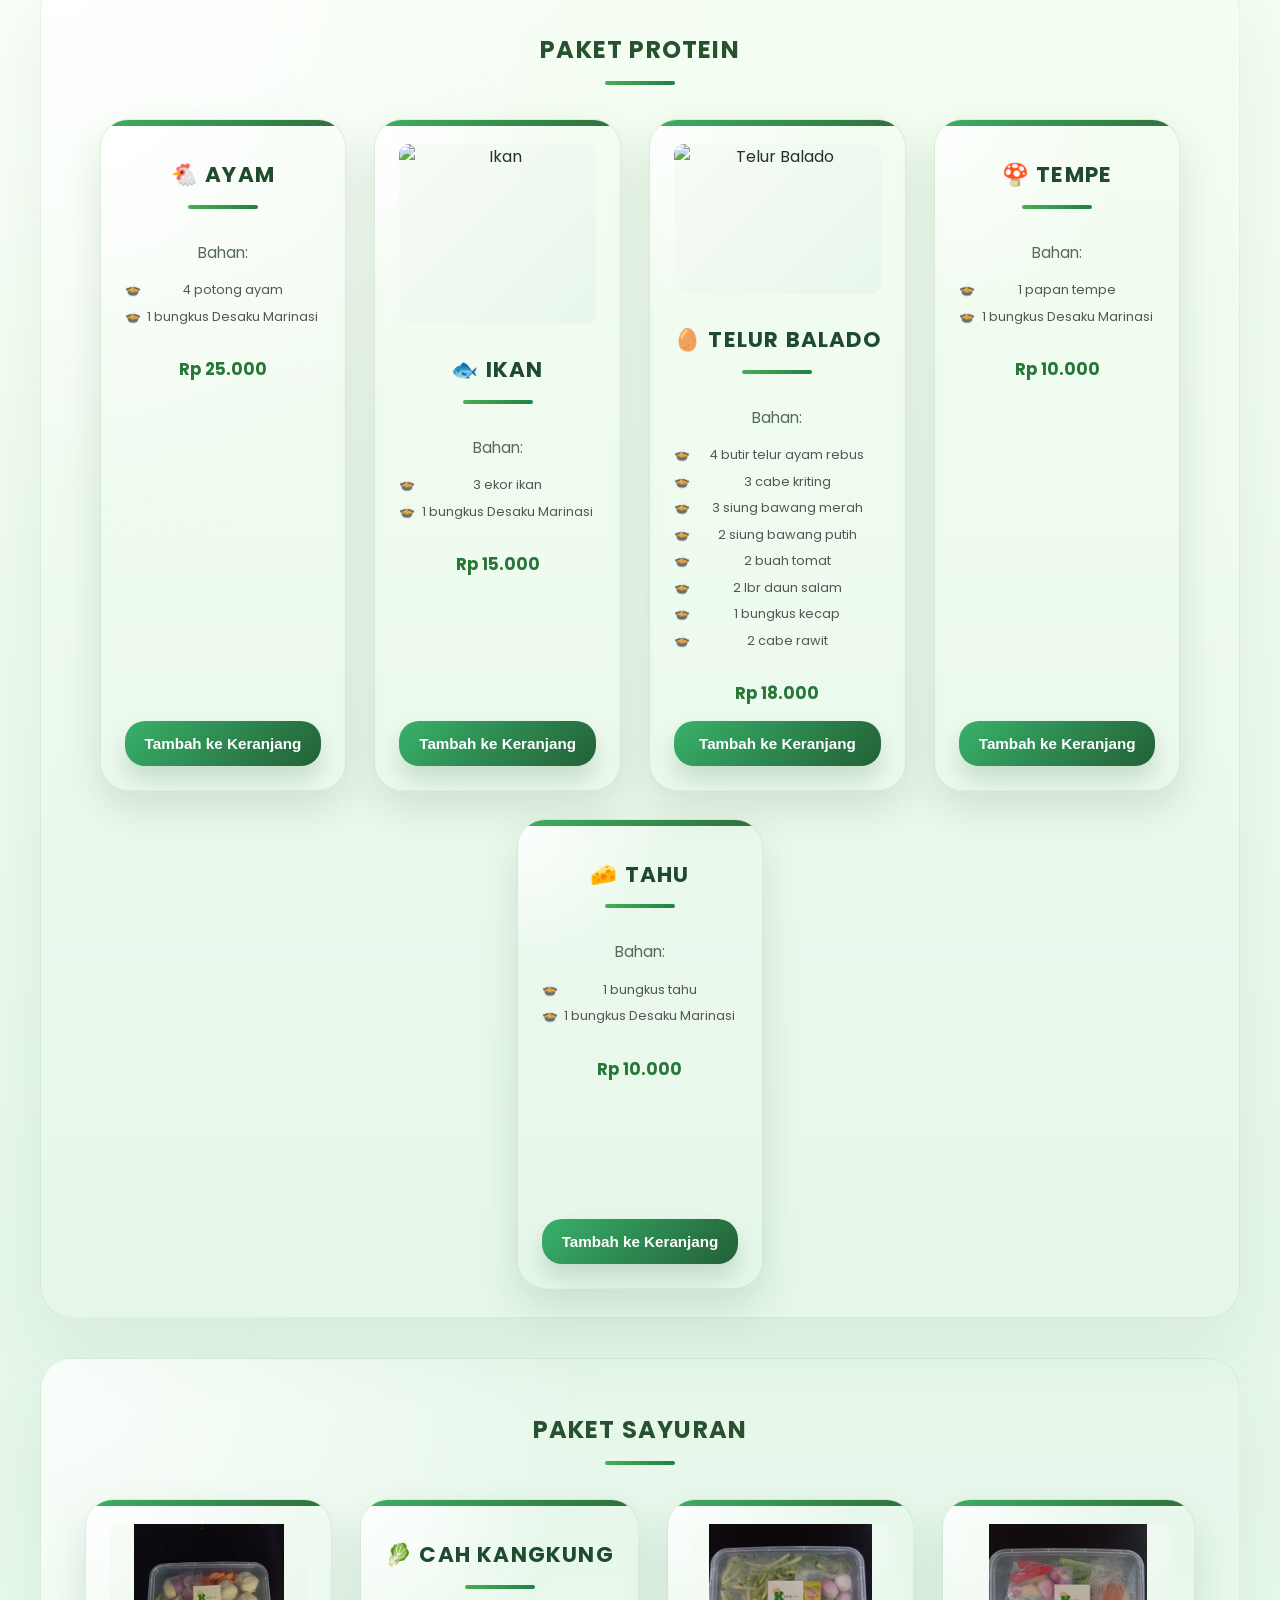
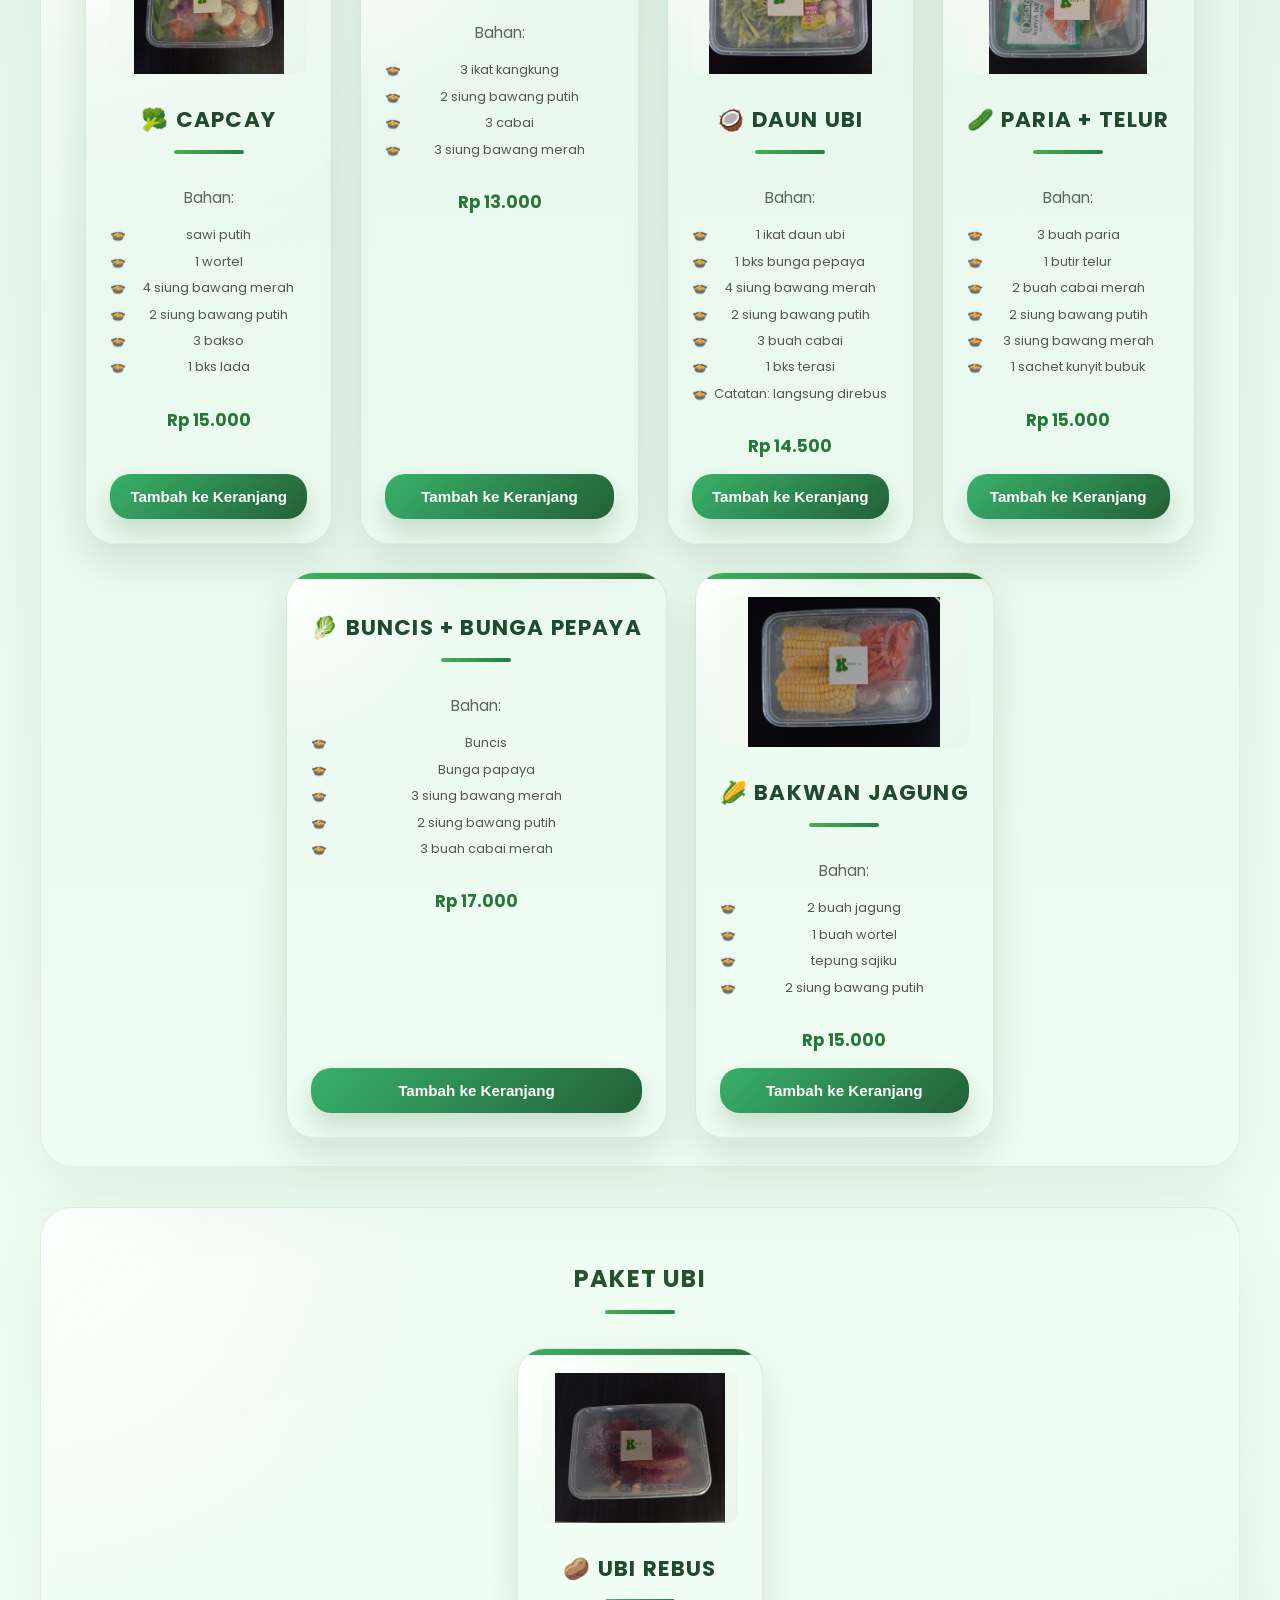
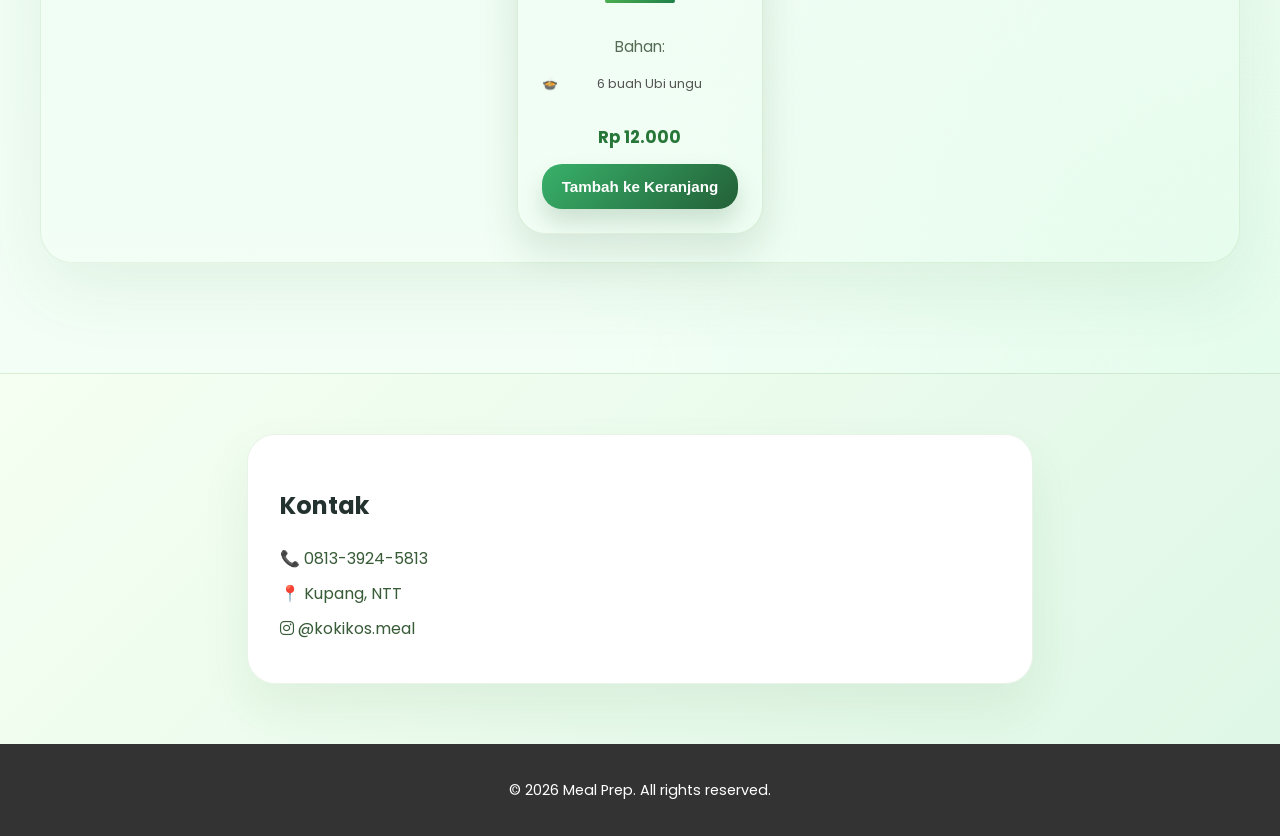
==== commit 571a51a7: "Deploy banner size and hero layout updates" ====
--- a/index.html
+++ b/index.html
@@ -65,10 +65,7 @@
             </div>
             <div class="hero-visual">
                 <div class="hero-card">
-                    <img src="images/salad.webp" alt="Paket Meal Prep Sehat">
-                    <div class="hero-card-info">
-                            <span class="hero-card-label">Best Seller</span>
-                        </div>
+                    <img src="images/baner.jpeg" alt="Paket Meal Prep Sehat" class="hero-banner">
                 </div>
             </div>
         </div>
--- a/style.css
+++ b/style.css
@@ -266,11 +266,11 @@
 
 .hero-card {
     width: 100%;
-    max-width: 430px;
-    border-radius: 34px;
+    max-width: 360px;
+    border-radius: 24px;
     overflow: hidden;
     background: linear-gradient(180deg, rgba(255,255,255,0.98) 0%, rgba(242, 255, 245, 1) 100%);
-    box-shadow: 0 50px 100px rgba(29, 88, 44, 0.14);
+    box-shadow: 0 36px 80px rgba(29, 88, 44, 0.12);
     border: 1px solid rgba(139, 188, 121, 0.22);
     position: relative;
 }
@@ -298,33 +298,17 @@
     z-index: 1;
 }
 
-.hero-card img {
+.hero-card img,
+.hero-card .hero-banner {
     width: 100%;
     display: block;
-    object-fit: cover;
-    height: 360px;
-}
-
-.hero-card img {
-    width: 100%;
-    display: block;
-    object-fit: cover;
-    height: 360px;
+    object-fit: contain;
+    height: 260px;
+    background: #f5f7f2;
 }
 
 .hero-card-info {
-    padding: 24px;
-}
-
-.hero-card-label {
-    display: inline-block;
-    background: #dff2e3;
-    color: #2f6f3f;
-    padding: 8px 14px;
-    border-radius: 999px;
-    font-size: 0.9em;
-    font-weight: 700;
-    margin-bottom: 14px;
+    display: none;
 }
 
 .hero-card-info h3 {
@@ -733,6 +717,7 @@
     nav {
         flex-direction: row;
         justify-content: space-between;
+        align-items: center;
     }
     
     .hamburger {
@@ -764,9 +749,13 @@
     .cart-icon {
         display: flex;
         align-items: center;
+        justify-content: center;
         color: #28512f;
         font-size: 1.4em;
         z-index: 110;
+        margin-right: 10px;
+        cursor: pointer;
+        position: relative;
     }
     
     .features {
